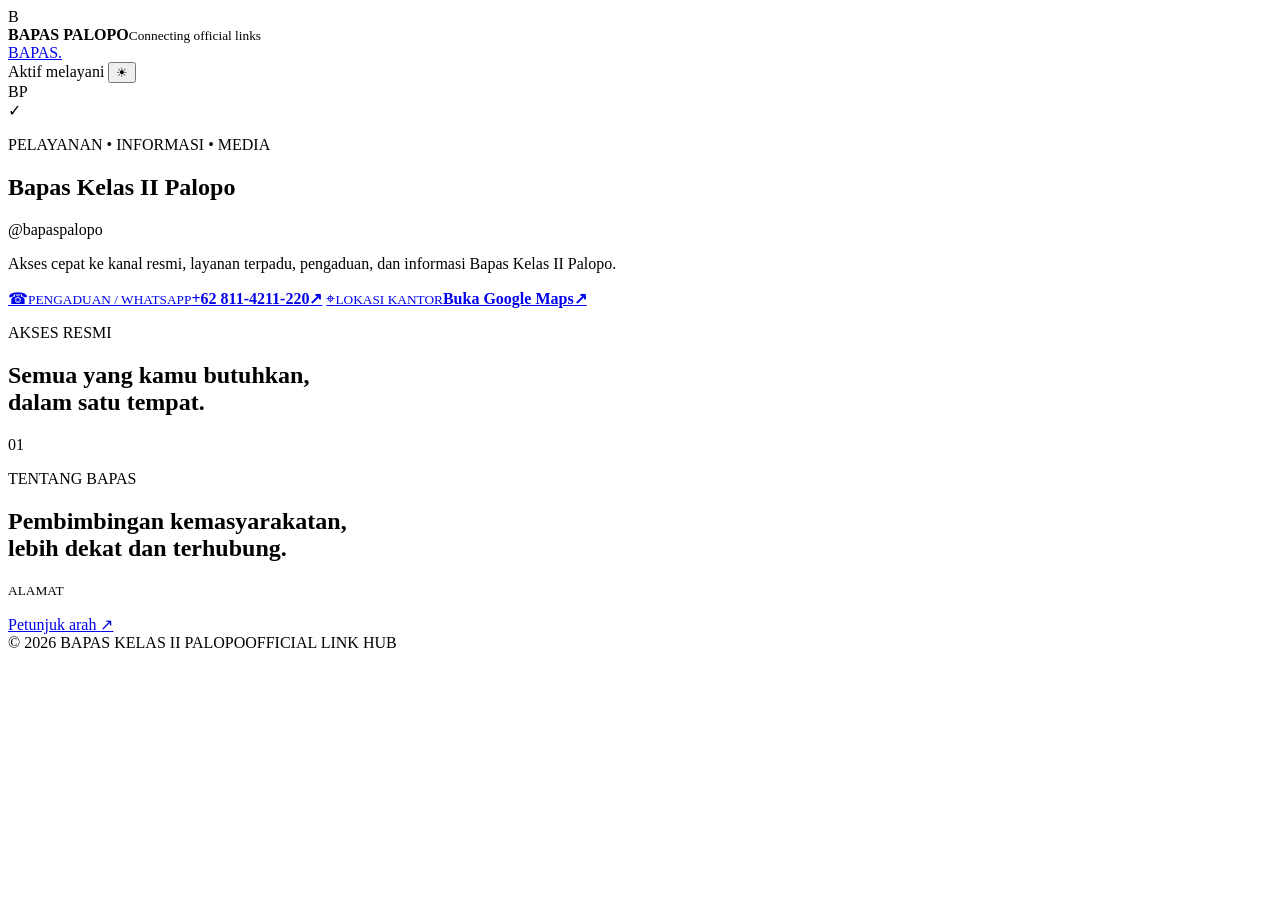
==== index.html @ b935047d "Migrate index.html to bapaspalopo" ====
<!doctype html>
<html lang="id" data-theme="dark">
<head>
  <meta charset="UTF-8">
  <meta name="viewport" content="width=device-width,initial-scale=1,viewport-fit=cover">
  <meta name="theme-color" content="#09090b">
  <meta name="description" content="Portal tautan resmi Bapas Kelas II Palopo">
  <title>Bapas Kelas II Palopo — Link Hub</title>
  <link rel="preconnect" href="https://fonts.googleapis.com">
  <link rel="preconnect" href="https://fonts.gstatic.com" crossorigin>
  <link href="https://fonts.googleapis.com/css2?family=Inter:wght@400;500;600;700;800&display=swap" rel="stylesheet">
  <link rel="stylesheet" href="style.css">
</head>
<body>
  <div id="loader" class="loader" aria-hidden="true">
    <div class="loader-mark"><span>B</span></div>
    <div class="loader-copy"><strong>BAPAS PALOPO</strong><small>Connecting official links</small></div>
    <div class="loader-line"><i></i></div>
  </div>

  <div class="noise"></div>
  <div class="bg-orb orb-one"></div><div class="bg-orb orb-two"></div>

  <main class="shell" id="page">
    <nav class="topbar glass reveal">
      <a class="brand" href="#top">BAPAS<span>.</span></a>
      <div class="nav-actions">
        <span class="status"><i></i><span id="statusText">Aktif melayani</span></span>
        <button id="themeBtn" class="icon-btn" aria-label="Ganti tema">☀</button>
      </div>
    </nav>

    <section class="hero reveal" id="top">
      <div class="avatar-wrap"><div class="avatar">BP</div><span class="verified">✓</span></div>
      <p class="eyebrow" id="tagline">PELAYANAN • INFORMASI • MEDIA</p>
      <h1 id="name">Bapas Kelas II Palopo</h1>
      <p class="handle" id="handle">@bapaspalopo</p>
      <p class="intro" id="bio">Akses cepat ke kanal resmi, layanan terpadu, pengaduan, dan informasi Bapas Kelas II Palopo.</p>
    </section>

    <section class="quick-contact reveal">
      <a id="phoneQuick" class="quick-card glass" href="#"><span class="quick-icon">☎</span><span><small>PENGADUAN / WHATSAPP</small><strong id="phoneText">+62 811-4211-220</strong></span><b>↗</b></a>
      <a id="mapsQuick" class="quick-card glass" href="#" target="_blank" rel="noopener noreferrer"><span class="quick-icon">⌖</span><span><small>LOKASI KANTOR</small><strong>Buka Google Maps</strong></span><b>↗</b></a>
    </section>

    <section class="links-section">
      <div class="section-head reveal"><div><p class="eyebrow">AKSES RESMI</p><h2>Semua yang kamu butuhkan,<br><span>dalam satu tempat.</span></h2></div><span class="section-index">01</span></div>
      <div class="links-grid" id="linksGrid"></div>
    </section>

    <section class="about-card glass reveal">
      <div class="about-copy"><p class="eyebrow">TENTANG BAPAS</p><h2>Pembimbingan kemasyarakatan,<br><span>lebih dekat dan terhubung.</span></h2><p id="aboutText"></p></div>
      <div class="about-meta"><div><small>ALAMAT</small><p id="addressText"></p></div><a id="aboutMaps" href="#" target="_blank" rel="noopener noreferrer">Petunjuk arah <span>↗</span></a></div>
    </section>

    <footer><span>© 2026 BAPAS KELAS II PALOPO</span><span>OFFICIAL LINK HUB</span></footer>
  </main>

  <script src="script.js"></script>
</body>
</html>
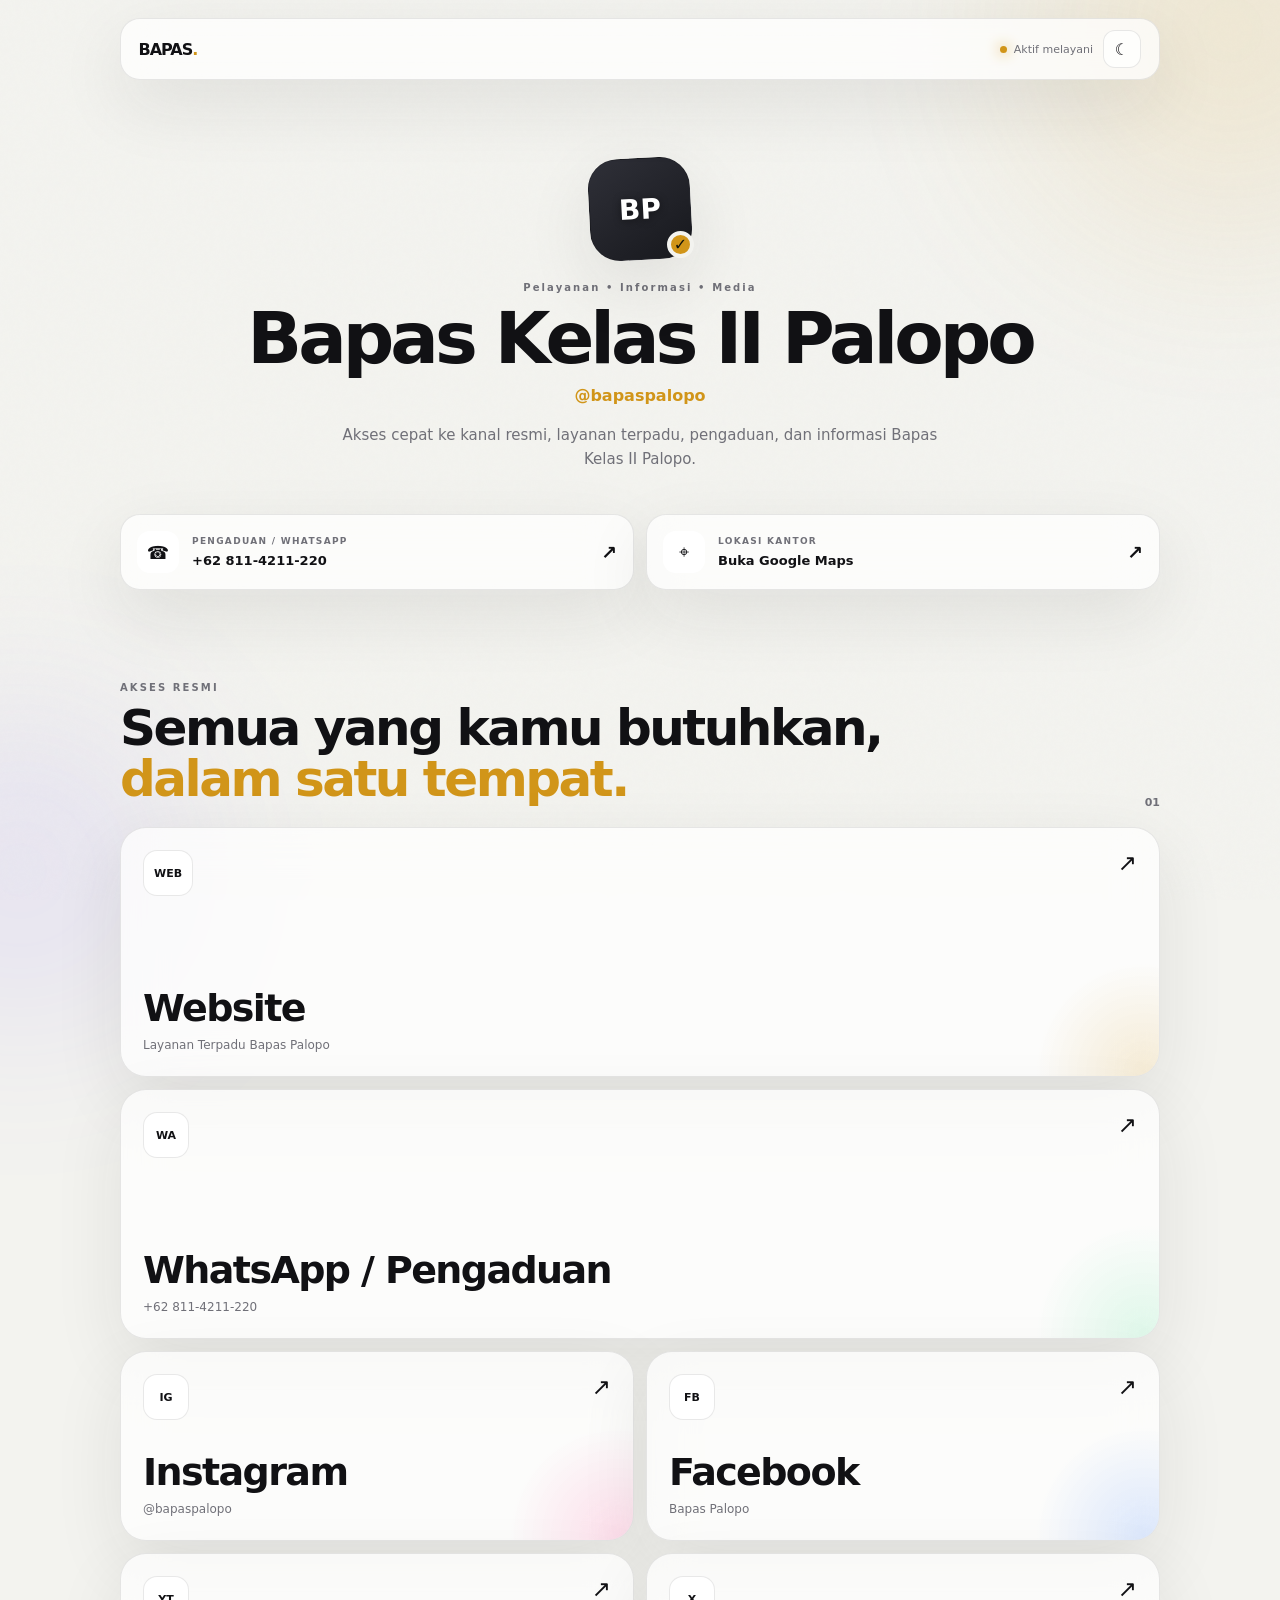
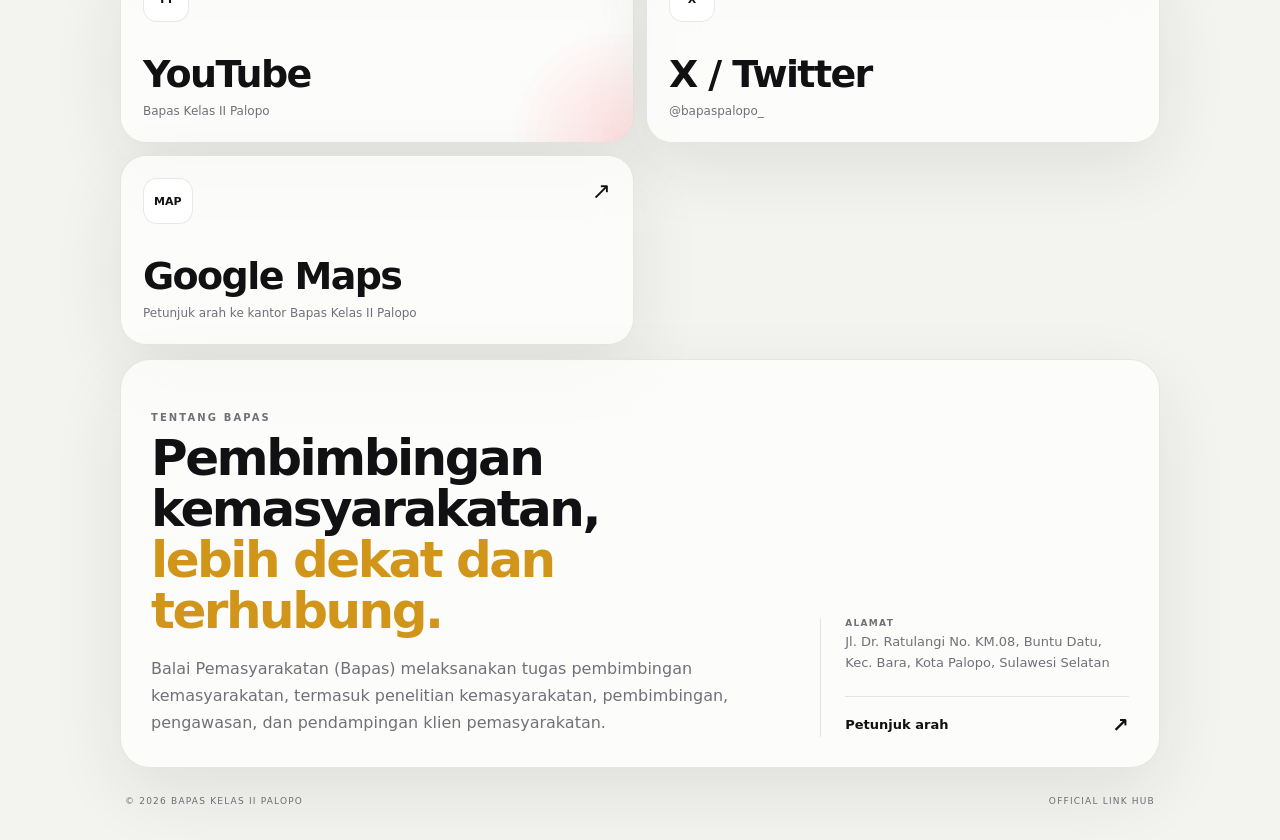
==== commit 9376cf1e: "Set light theme as default" ====
--- a/index.html
+++ b/index.html
@@ -1,5 +1,5 @@
 <!doctype html>
-<html lang="id" data-theme="dark">
+<html lang="id" data-theme="light">
 <head>
   <meta charset="UTF-8">
   <meta name="viewport" content="width=device-width,initial-scale=1,viewport-fit=cover">
--- a/style.css
+++ b/style.css
@@ -0,0 +1 @@
+:root{--bg:#09090b;--surface:rgba(255,255,255,.055);--surface2:rgba(255,255,255,.085);--text:#f6f6f7;--muted:#9b9ba4;--line:rgba(255,255,255,.11);--accent:#b7ff3c;--shadow:0 24px 80px rgba(0,0,0,.35)}html[data-theme="light"]{--bg:#f3f3ef;--surface:rgba(255,255,255,.72);--surface2:#fff;--text:#111114;--muted:#707078;--line:rgba(0,0,0,.09);--shadow:0 24px 70px rgba(30,30,30,.09)}*{box-sizing:border-box}html{scroll-behavior:smooth}body{margin:0;background:var(--bg);color:var(--text);font-family:Inter,system-ui,sans-serif;min-height:100vh;overflow-x:hidden;transition:background .35s,color .35s}a{color:inherit;text-decoration:none}button{font:inherit}.shell{width:min(1040px,calc(100% - 28px));margin:auto;padding:18px 0 34px;position:relative;z-index:2}.glass,.link-card,.about-card,.quick-card{background:var(--surface);border:1px solid var(--line);backdrop-filter:blur(22px);-webkit-backdrop-filter:blur(22px);box-shadow:var(--shadow)}.topbar{height:62px;border-radius:20px;padding:0 18px;display:flex;align-items:center;justify-content:space-between;position:sticky;top:10px;z-index:20}.brand{font-weight:800;letter-spacing:-1px}.brand span,.hero .handle,.section-head h2 span,.about-card h2 span{color:var(--accent)}.nav-actions{display:flex;gap:10px;align-items:center}.status{font-size:11px;color:var(--muted);display:flex;gap:7px;align-items:center}.status i{width:7px;height:7px;border-radius:50%;background:var(--accent);box-shadow:0 0 14px var(--accent)}.icon-btn{border:1px solid var(--line);background:var(--surface);color:var(--text);width:38px;height:38px;border-radius:12px;cursor:pointer}.hero{text-align:center;padding:78px 16px 42px}.avatar-wrap{width:102px;height:102px;margin:auto;position:relative}.avatar{width:102px;height:102px;border-radius:30px;display:grid;place-items:center;font-size:28px;font-weight:800;background:linear-gradient(145deg,#232329,#101013);color:#fff!important;text-shadow:0 1px 8px rgba(0,0,0,.45);border:1px solid rgba(255,255,255,.08);box-shadow:var(--shadow);transform:rotate(-3deg)}html[data-theme="light"] .avatar{background:linear-gradient(145deg,#2f3038,#17181d);color:#fff!important;border-color:rgba(0,0,0,.08)}.verified{position:absolute;right:-3px;bottom:2px;width:27px;height:27px;border-radius:50%;display:grid;place-items:center;background:var(--accent);color:#10120b;font-weight:900;border:4px solid var(--bg)}.eyebrow{font-size:10px;font-weight:800;letter-spacing:2.1px;color:var(--muted);margin:22px 0 10px}.hero h1{font-size:clamp(42px,7vw,72px);letter-spacing:-4px;line-height:.98;margin:0 auto;max-width:850px}.handle{font-weight:700;margin:12px 0 0}.intro{max-width:610px;margin:18px auto 0;color:var(--muted);line-height:1.65;font-size:15px}.quick-contact{display:grid;grid-template-columns:1fr 1fr;gap:12px;margin-bottom:70px}.quick-card{border-radius:20px;padding:16px;display:grid;grid-template-columns:auto 1fr auto;align-items:center;gap:13px;transition:.22s transform,.22s background,.22s border-color}.quick-card:hover{transform:translateY(-3px);background:var(--surface2);border-color:color-mix(in srgb,var(--accent) 30%,transparent)}.quick-icon{width:42px;height:42px;border-radius:13px;background:var(--surface2);display:grid;place-items:center;font-size:18px}.quick-card small,.about-meta small{display:block;color:var(--muted);font-size:9px;letter-spacing:1.3px;font-weight:800;margin-bottom:4px}.quick-card strong{font-size:13px}.quick-card b{font-size:19px}.links-section{margin-top:8px}.section-head{display:flex;justify-content:space-between;gap:20px;align-items:flex-end;margin-bottom:18px}.section-head h2,.about-card h2{font-size:clamp(32px,5vw,50px);letter-spacing:-2.5px;line-height:1.02;margin:4px 0}.section-index{font-size:11px;color:var(--muted);font-weight:700}.links-grid{display:grid;grid-template-columns:repeat(12,1fr);gap:12px}.link-card{grid-column:span 6;border-radius:26px;padding:22px;min-height:190px;display:flex;flex-direction:column;justify-content:space-between;position:relative;overflow:hidden;transition:.22s transform,.22s border-color,.22s background}.link-card:hover{transform:translateY(-4px);background:var(--surface2);border-color:color-mix(in srgb,var(--accent) 35%,transparent)}.link-card.featured{grid-column:span 12;min-height:250px}.link-top{display:flex;justify-content:space-between;align-items:flex-start}.icon-badge{min-width:46px;height:46px;padding:0 10px;border-radius:14px;background:var(--surface2);border:1px solid var(--line);display:grid;place-items:center;font-size:11px;font-weight:800}.arrow{font-size:23px;transition:.2s}.link-card:hover .arrow{transform:translate(4px,-4px)}.link-card h3{font-size:clamp(24px,4vw,38px);letter-spacing:-1.6px;margin:0 0 6px}.link-card p{margin:0;color:var(--muted);font-size:12px;line-height:1.5}.link-card:after{content:"";position:absolute;width:220px;height:220px;border-radius:50%;right:-95px;bottom:-105px;pointer-events:none;opacity:.75}.link-card.featured:after{background:radial-gradient(circle,color-mix(in srgb,var(--accent) 22%,transparent),transparent 70%)}.link-card[data-platform="instagram"]:after{background:radial-gradient(circle,rgba(255,70,150,.22),transparent 70%)}.link-card[data-platform="facebook"]:after{background:radial-gradient(circle,rgba(55,125,255,.22),transparent 70%)}.link-card[data-platform="youtube"]:after{background:radial-gradient(circle,rgba(255,55,55,.19),transparent 70%)}.link-card[data-platform="whatsapp"]:after{background:radial-gradient(circle,rgba(48,220,130,.19),transparent 70%)}.about-card{margin-top:14px;border-radius:30px;padding:30px;min-height:280px;display:grid;grid-template-columns:1.35fr .65fr;gap:28px;align-items:end}.about-copy>p:last-child{max-width:660px;color:var(--muted);line-height:1.7;margin:18px 0 0}.about-meta{border-left:1px solid var(--line);padding-left:24px}.about-meta p{font-size:13px;line-height:1.6;color:var(--muted);margin:0 0 22px}.about-meta a{display:flex;justify-content:space-between;align-items:center;border-top:1px solid var(--line);padding-top:16px;font-size:13px;font-weight:700}.about-meta a span{font-size:20px}footer{display:flex;justify-content:space-between;padding:28px 5px 0;color:var(--muted);font-size:9px;letter-spacing:1.2px}.bg-orb{position:fixed;border-radius:50%;filter:blur(100px);opacity:.12;pointer-events:none}.orb-one{width:420px;height:420px;background:var(--accent);right:-160px;top:-180px}.orb-two{width:300px;height:300px;background:#775cff;left:-130px;bottom:-120px}.noise{position:fixed;inset:0;pointer-events:none;z-index:1;opacity:.02;background-image:url("data:image/svg+xml,%3Csvg viewBox='0 0 180 180' xmlns='http://www.w3.org/2000/svg'%3E%3Cfilter id='n'%3E%3CfeTurbulence type='fractalNoise' baseFrequency='.9' numOctaves='4' stitchTiles='stitch'/%3E%3C/filter%3E%3Crect width='100%25' height='100%25' filter='url(%23n)' opacity='.9'/%3E%3C/svg%3E")}.reveal{opacity:0;transform:translateY(20px);transition:opacity .72s ease,transform .72s ease}.reveal.visible{opacity:1;transform:none}.loader{position:fixed;inset:0;z-index:999;background:#09090b;color:#fff;display:flex;flex-direction:column;align-items:center;justify-content:center;gap:18px;transition:opacity .65s ease,visibility .65s ease}.loader.done{opacity:0;visibility:hidden}.loader-mark{width:74px;height:74px;border-radius:24px;border:1px solid rgba(255,255,255,.12);display:grid;place-items:center;position:relative;overflow:hidden;background:rgba(255,255,255,.04)}.loader-mark:before{content:"";position:absolute;inset:-45%;background:conic-gradient(from 0deg,transparent 0 58%,var(--accent) 72%,transparent 86%);animation:loaderSpin 1.2s linear infinite}.loader-mark:after{content:"";position:absolute;inset:3px;border-radius:21px;background:#0d0d10}.loader-mark span{position:relative;z-index:2;font-size:28px;font-weight:800;letter-spacing:-2px;color:#fff}.loader-copy{text-align:center}.loader-copy strong{display:block;font-size:12px;letter-spacing:2.4px}.loader-copy small{display:block;margin-top:7px;color:#7f7f88;font-size:10px}.loader-line{width:170px;height:2px;background:#1d1d22;border-radius:999px;overflow:hidden}.loader-line i{display:block;width:40%;height:100%;background:var(--accent);border-radius:999px;animation:loaderLine 1.15s ease-in-out infinite}.page-ready .topbar{animation:pageDrop .7s ease both}@keyframes loaderSpin{to{transform:rotate(360deg)}}@keyframes loaderLine{0%{transform:translateX(-110%)}50%{transform:translateX(105%)}100%{transform:translateX(330%)}}@keyframes pageDrop{from{transform:translateY(-10px);opacity:0}to{transform:none;opacity:1}}@media(max-width:720px){.shell{width:min(100% - 18px,1040px)}.hero{padding:58px 10px 32px}.hero h1{letter-spacing:-2.6px}.quick-contact{grid-template-columns:1fr;margin-bottom:54px}.section-head{align-items:flex-start}.section-index{display:none}.links-grid{gap:10px}.link-card,.link-card.featured{grid-column:span 12;min-height:180px;padding:19px}.about-card{grid-template-columns:1fr;padding:22px}.about-meta{border-left:0;border-top:1px solid var(--line);padding-left:0;padding-top:20px}footer{flex-direction:column;gap:8px;text-align:center}}@media(prefers-reduced-motion:reduce){*{animation:none!important;transition:none!important}.reveal{opacity:1;transform:none}.loader{display:none}}
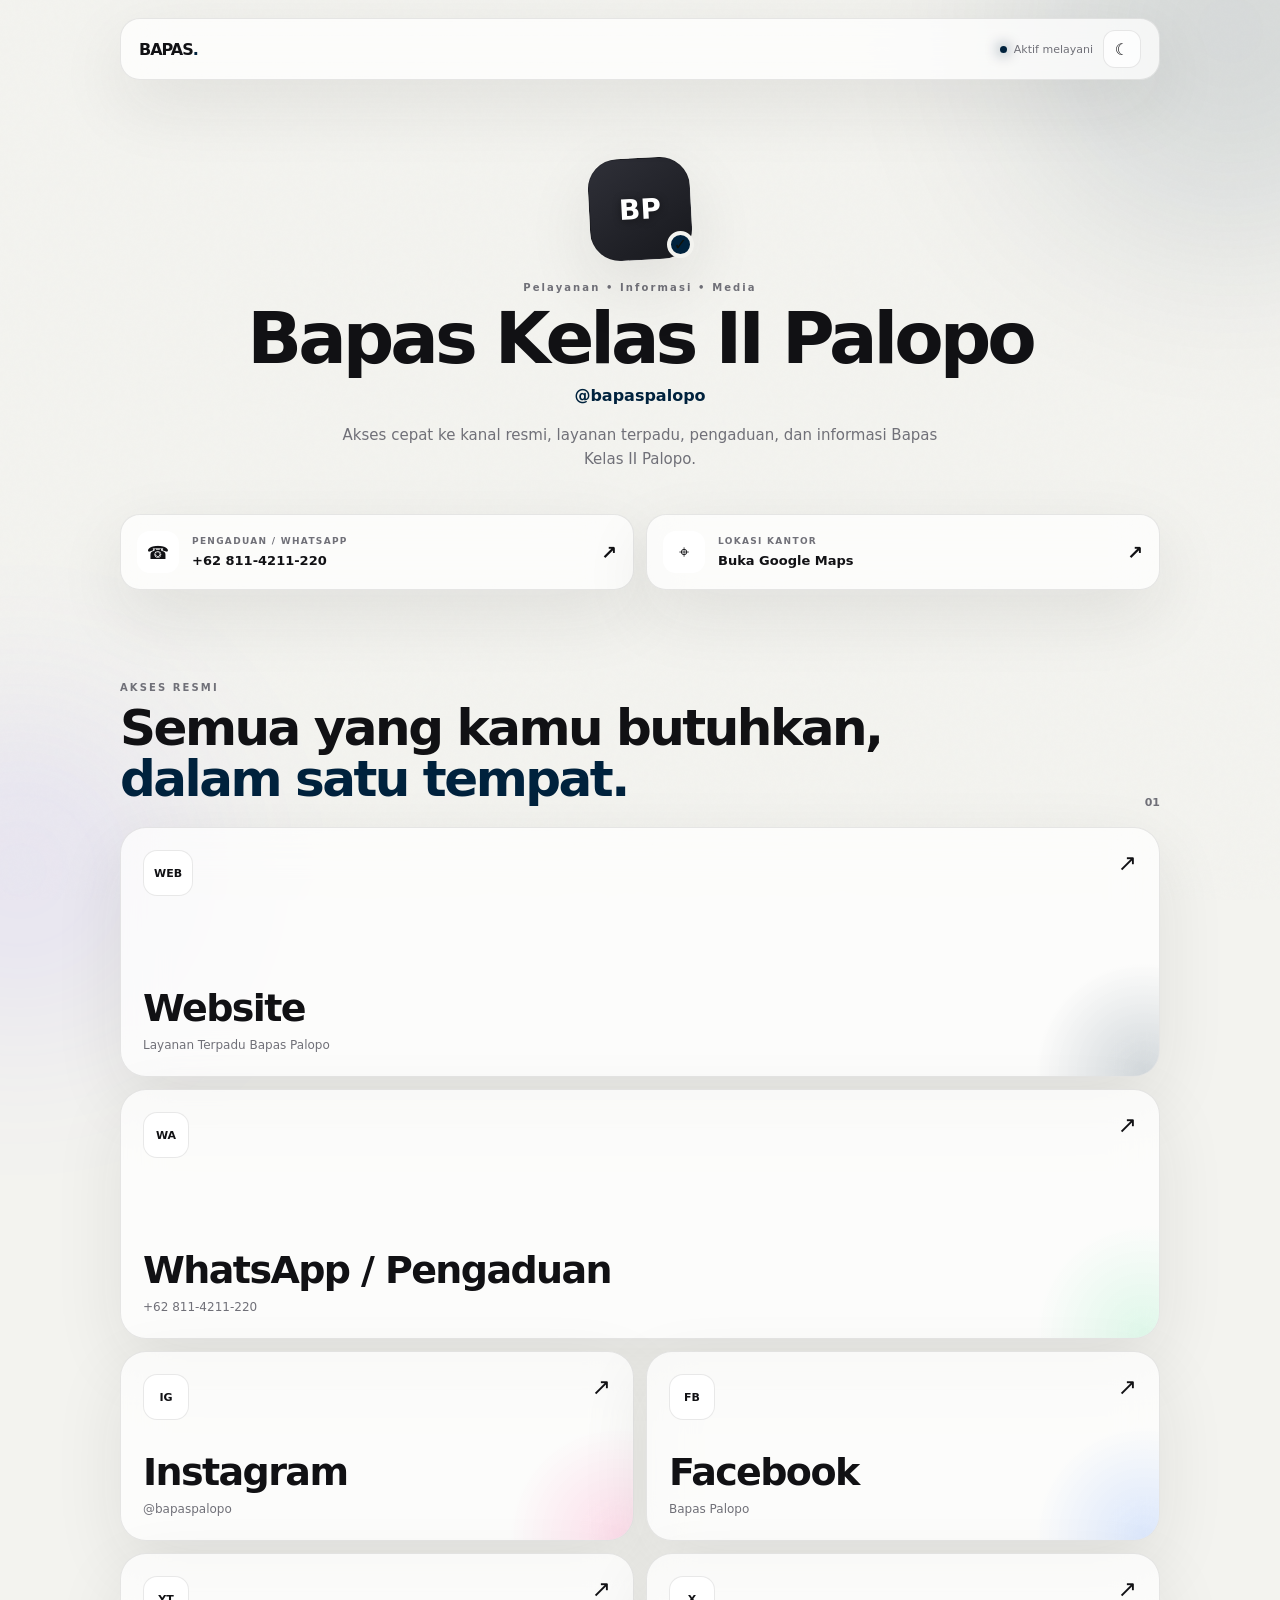
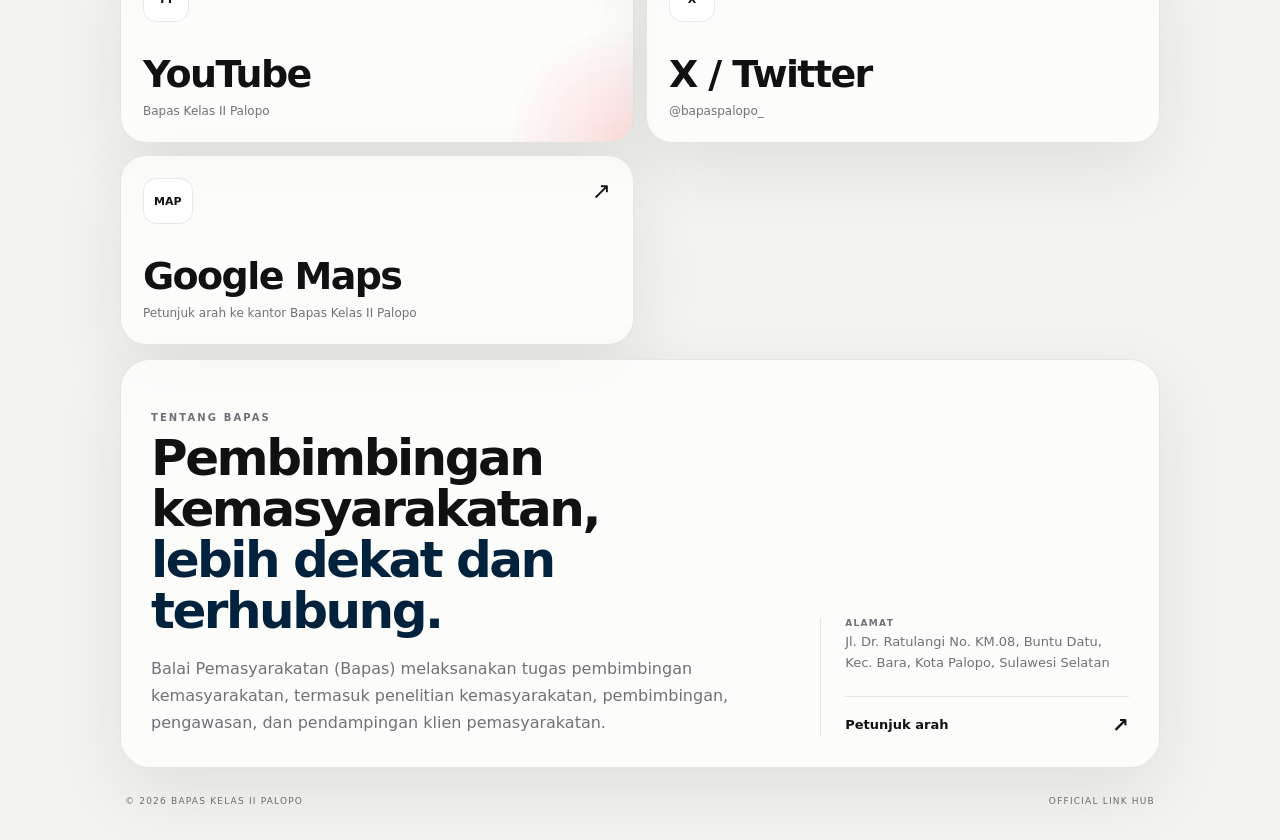
==== commit d8b8bd83: "Add switchable profile logo" ====
--- a/index.html
+++ b/index.html
@@ -31,7 +31,7 @@
     </nav>
 
     <section class="hero reveal" id="top">
-      <div class="avatar-wrap"><div class="avatar">BP</div><span class="verified">✓</span></div>
+      <div class="avatar-wrap"><div class="avatar" id="avatarBox"><span id="avatarText">BP</span><img id="avatarImage" alt="Logo Bapas Palopo" hidden></div><span class="verified">✓</span></div>
       <p class="eyebrow" id="tagline">PELAYANAN • INFORMASI • MEDIA</p>
       <h1 id="name">Bapas Kelas II Palopo</h1>
       <p class="handle" id="handle">@bapaspalopo</p>
--- a/style.css
+++ b/style.css
@@ -1 +1 @@
-:root{--bg:#09090b;--surface:rgba(255,255,255,.055);--surface2:rgba(255,255,255,.085);--text:#f6f6f7;--muted:#9b9ba4;--line:rgba(255,255,255,.11);--accent:#b7ff3c;--shadow:0 24px 80px rgba(0,0,0,.35)}html[data-theme="light"]{--bg:#f3f3ef;--surface:rgba(255,255,255,.72);--surface2:#fff;--text:#111114;--muted:#707078;--line:rgba(0,0,0,.09);--shadow:0 24px 70px rgba(30,30,30,.09)}*{box-sizing:border-box}html{scroll-behavior:smooth}body{margin:0;background:var(--bg);color:var(--text);font-family:Inter,system-ui,sans-serif;min-height:100vh;overflow-x:hidden;transition:background .35s,color .35s}a{color:inherit;text-decoration:none}button{font:inherit}.shell{width:min(1040px,calc(100% - 28px));margin:auto;padding:18px 0 34px;position:relative;z-index:2}.glass,.link-card,.about-card,.quick-card{background:var(--surface);border:1px solid var(--line);backdrop-filter:blur(22px);-webkit-backdrop-filter:blur(22px);box-shadow:var(--shadow)}.topbar{height:62px;border-radius:20px;padding:0 18px;display:flex;align-items:center;justify-content:space-between;position:sticky;top:10px;z-index:20}.brand{font-weight:800;letter-spacing:-1px}.brand span,.hero .handle,.section-head h2 span,.about-card h2 span{color:var(--accent)}.nav-actions{display:flex;gap:10px;align-items:center}.status{font-size:11px;color:var(--muted);display:flex;gap:7px;align-items:center}.status i{width:7px;height:7px;border-radius:50%;background:var(--accent);box-shadow:0 0 14px var(--accent)}.icon-btn{border:1px solid var(--line);background:var(--surface);color:var(--text);width:38px;height:38px;border-radius:12px;cursor:pointer}.hero{text-align:center;padding:78px 16px 42px}.avatar-wrap{width:102px;height:102px;margin:auto;position:relative}.avatar{width:102px;height:102px;border-radius:30px;display:grid;place-items:center;font-size:28px;font-weight:800;background:linear-gradient(145deg,#232329,#101013);color:#fff!important;text-shadow:0 1px 8px rgba(0,0,0,.45);border:1px solid rgba(255,255,255,.08);box-shadow:var(--shadow);transform:rotate(-3deg)}html[data-theme="light"] .avatar{background:linear-gradient(145deg,#2f3038,#17181d);color:#fff!important;border-color:rgba(0,0,0,.08)}.verified{position:absolute;right:-3px;bottom:2px;width:27px;height:27px;border-radius:50%;display:grid;place-items:center;background:var(--accent);color:#10120b;font-weight:900;border:4px solid var(--bg)}.eyebrow{font-size:10px;font-weight:800;letter-spacing:2.1px;color:var(--muted);margin:22px 0 10px}.hero h1{font-size:clamp(42px,7vw,72px);letter-spacing:-4px;line-height:.98;margin:0 auto;max-width:850px}.handle{font-weight:700;margin:12px 0 0}.intro{max-width:610px;margin:18px auto 0;color:var(--muted);line-height:1.65;font-size:15px}.quick-contact{display:grid;grid-template-columns:1fr 1fr;gap:12px;margin-bottom:70px}.quick-card{border-radius:20px;padding:16px;display:grid;grid-template-columns:auto 1fr auto;align-items:center;gap:13px;transition:.22s transform,.22s background,.22s border-color}.quick-card:hover{transform:translateY(-3px);background:var(--surface2);border-color:color-mix(in srgb,var(--accent) 30%,transparent)}.quick-icon{width:42px;height:42px;border-radius:13px;background:var(--surface2);display:grid;place-items:center;font-size:18px}.quick-card small,.about-meta small{display:block;color:var(--muted);font-size:9px;letter-spacing:1.3px;font-weight:800;margin-bottom:4px}.quick-card strong{font-size:13px}.quick-card b{font-size:19px}.links-section{margin-top:8px}.section-head{display:flex;justify-content:space-between;gap:20px;align-items:flex-end;margin-bottom:18px}.section-head h2,.about-card h2{font-size:clamp(32px,5vw,50px);letter-spacing:-2.5px;line-height:1.02;margin:4px 0}.section-index{font-size:11px;color:var(--muted);font-weight:700}.links-grid{display:grid;grid-template-columns:repeat(12,1fr);gap:12px}.link-card{grid-column:span 6;border-radius:26px;padding:22px;min-height:190px;display:flex;flex-direction:column;justify-content:space-between;position:relative;overflow:hidden;transition:.22s transform,.22s border-color,.22s background}.link-card:hover{transform:translateY(-4px);background:var(--surface2);border-color:color-mix(in srgb,var(--accent) 35%,transparent)}.link-card.featured{grid-column:span 12;min-height:250px}.link-top{display:flex;justify-content:space-between;align-items:flex-start}.icon-badge{min-width:46px;height:46px;padding:0 10px;border-radius:14px;background:var(--surface2);border:1px solid var(--line);display:grid;place-items:center;font-size:11px;font-weight:800}.arrow{font-size:23px;transition:.2s}.link-card:hover .arrow{transform:translate(4px,-4px)}.link-card h3{font-size:clamp(24px,4vw,38px);letter-spacing:-1.6px;margin:0 0 6px}.link-card p{margin:0;color:var(--muted);font-size:12px;line-height:1.5}.link-card:after{content:"";position:absolute;width:220px;height:220px;border-radius:50%;right:-95px;bottom:-105px;pointer-events:none;opacity:.75}.link-card.featured:after{background:radial-gradient(circle,color-mix(in srgb,var(--accent) 22%,transparent),transparent 70%)}.link-card[data-platform="instagram"]:after{background:radial-gradient(circle,rgba(255,70,150,.22),transparent 70%)}.link-card[data-platform="facebook"]:after{background:radial-gradient(circle,rgba(55,125,255,.22),transparent 70%)}.link-card[data-platform="youtube"]:after{background:radial-gradient(circle,rgba(255,55,55,.19),transparent 70%)}.link-card[data-platform="whatsapp"]:after{background:radial-gradient(circle,rgba(48,220,130,.19),transparent 70%)}.about-card{margin-top:14px;border-radius:30px;padding:30px;min-height:280px;display:grid;grid-template-columns:1.35fr .65fr;gap:28px;align-items:end}.about-copy>p:last-child{max-width:660px;color:var(--muted);line-height:1.7;margin:18px 0 0}.about-meta{border-left:1px solid var(--line);padding-left:24px}.about-meta p{font-size:13px;line-height:1.6;color:var(--muted);margin:0 0 22px}.about-meta a{display:flex;justify-content:space-between;align-items:center;border-top:1px solid var(--line);padding-top:16px;font-size:13px;font-weight:700}.about-meta a span{font-size:20px}footer{display:flex;justify-content:space-between;padding:28px 5px 0;color:var(--muted);font-size:9px;letter-spacing:1.2px}.bg-orb{position:fixed;border-radius:50%;filter:blur(100px);opacity:.12;pointer-events:none}.orb-one{width:420px;height:420px;background:var(--accent);right:-160px;top:-180px}.orb-two{width:300px;height:300px;background:#775cff;left:-130px;bottom:-120px}.noise{position:fixed;inset:0;pointer-events:none;z-index:1;opacity:.02;background-image:url("data:image/svg+xml,%3Csvg viewBox='0 0 180 180' xmlns='http://www.w3.org/2000/svg'%3E%3Cfilter id='n'%3E%3CfeTurbulence type='fractalNoise' baseFrequency='.9' numOctaves='4' stitchTiles='stitch'/%3E%3C/filter%3E%3Crect width='100%25' height='100%25' filter='url(%23n)' opacity='.9'/%3E%3C/svg%3E")}.reveal{opacity:0;transform:translateY(20px);transition:opacity .72s ease,transform .72s ease}.reveal.visible{opacity:1;transform:none}.loader{position:fixed;inset:0;z-index:999;background:#09090b;color:#fff;display:flex;flex-direction:column;align-items:center;justify-content:center;gap:18px;transition:opacity .65s ease,visibility .65s ease}.loader.done{opacity:0;visibility:hidden}.loader-mark{width:74px;height:74px;border-radius:24px;border:1px solid rgba(255,255,255,.12);display:grid;place-items:center;position:relative;overflow:hidden;background:rgba(255,255,255,.04)}.loader-mark:before{content:"";position:absolute;inset:-45%;background:conic-gradient(from 0deg,transparent 0 58%,var(--accent) 72%,transparent 86%);animation:loaderSpin 1.2s linear infinite}.loader-mark:after{content:"";position:absolute;inset:3px;border-radius:21px;background:#0d0d10}.loader-mark span{position:relative;z-index:2;font-size:28px;font-weight:800;letter-spacing:-2px;color:#fff}.loader-copy{text-align:center}.loader-copy strong{display:block;font-size:12px;letter-spacing:2.4px}.loader-copy small{display:block;margin-top:7px;color:#7f7f88;font-size:10px}.loader-line{width:170px;height:2px;background:#1d1d22;border-radius:999px;overflow:hidden}.loader-line i{display:block;width:40%;height:100%;background:var(--accent);border-radius:999px;animation:loaderLine 1.15s ease-in-out infinite}.page-ready .topbar{animation:pageDrop .7s ease both}@keyframes loaderSpin{to{transform:rotate(360deg)}}@keyframes loaderLine{0%{transform:translateX(-110%)}50%{transform:translateX(105%)}100%{transform:translateX(330%)}}@keyframes pageDrop{from{transform:translateY(-10px);opacity:0}to{transform:none;opacity:1}}@media(max-width:720px){.shell{width:min(100% - 18px,1040px)}.hero{padding:58px 10px 32px}.hero h1{letter-spacing:-2.6px}.quick-contact{grid-template-columns:1fr;margin-bottom:54px}.section-head{align-items:flex-start}.section-index{display:none}.links-grid{gap:10px}.link-card,.link-card.featured{grid-column:span 12;min-height:180px;padding:19px}.about-card{grid-template-columns:1fr;padding:22px}.about-meta{border-left:0;border-top:1px solid var(--line);padding-left:0;padding-top:20px}footer{flex-direction:column;gap:8px;text-align:center}}@media(prefers-reduced-motion:reduce){*{animation:none!important;transition:none!important}.reveal{opacity:1;transform:none}.loader{display:none}}+:root{--dark-bg:#071B2A;--bg:var(--dark-bg);--surface:rgba(255,255,255,.055);--surface2:rgba(255,255,255,.085);--text:#f6f6f7;--muted:#9b9ba4;--line:rgba(255,255,255,.11);--accent:#b7ff3c;--shadow:0 24px 80px rgba(0,0,0,.35)}html[data-theme="light"]{--bg:#f3f3ef;--surface:rgba(255,255,255,.72);--surface2:#fff;--text:#111114;--muted:#707078;--line:rgba(0,0,0,.09);--shadow:0 24px 70px rgba(30,30,30,.09)}*{box-sizing:border-box}html{scroll-behavior:smooth}body{margin:0;background:var(--bg);color:var(--text);font-family:Inter,system-ui,sans-serif;min-height:100vh;overflow-x:hidden;transition:background .35s,color .35s}a{color:inherit;text-decoration:none}button{font:inherit}.shell{width:min(1040px,calc(100% - 28px));margin:auto;padding:18px 0 34px;position:relative;z-index:2}.glass,.link-card,.about-card,.quick-card{background:var(--surface);border:1px solid var(--line);backdrop-filter:blur(22px);-webkit-backdrop-filter:blur(22px);box-shadow:var(--shadow)}.topbar{height:62px;border-radius:20px;padding:0 18px;display:flex;align-items:center;justify-content:space-between;position:sticky;top:10px;z-index:20}.brand{font-weight:800;letter-spacing:-1px}.brand span,.hero .handle,.section-head h2 span,.about-card h2 span{color:var(--accent)}.nav-actions{display:flex;gap:10px;align-items:center}.status{font-size:11px;color:var(--muted);display:flex;gap:7px;align-items:center}.status i{width:7px;height:7px;border-radius:50%;background:var(--accent);box-shadow:0 0 14px var(--accent)}.icon-btn{border:1px solid var(--line);background:var(--surface);color:var(--text);width:38px;height:38px;border-radius:12px;cursor:pointer}.hero{text-align:center;padding:78px 16px 42px}.avatar-wrap{width:102px;height:102px;margin:auto;position:relative}.avatar{width:102px;height:102px;border-radius:30px;display:grid;place-items:center;font-size:28px;font-weight:800;background:linear-gradient(145deg,#232329,#101013);color:#fff!important;text-shadow:0 1px 8px rgba(0,0,0,.45);border:1px solid rgba(255,255,255,.08);box-shadow:var(--shadow);transform:rotate(-3deg)}html[data-theme="light"] .avatar{background:linear-gradient(145deg,#2f3038,#17181d);color:#fff!important;border-color:rgba(0,0,0,.08)}.verified{position:absolute;right:-3px;bottom:2px;width:27px;height:27px;border-radius:50%;display:grid;place-items:center;background:var(--accent);color:#10120b;font-weight:900;border:4px solid var(--bg)}.eyebrow{font-size:10px;font-weight:800;letter-spacing:2.1px;color:var(--muted);margin:22px 0 10px}.hero h1{font-size:clamp(42px,7vw,72px);letter-spacing:-4px;line-height:.98;margin:0 auto;max-width:850px}.handle{font-weight:700;margin:12px 0 0}.intro{max-width:610px;margin:18px auto 0;color:var(--muted);line-height:1.65;font-size:15px}.quick-contact{display:grid;grid-template-columns:1fr 1fr;gap:12px;margin-bottom:70px}.quick-card{border-radius:20px;padding:16px;display:grid;grid-template-columns:auto 1fr auto;align-items:center;gap:13px;transition:.22s transform,.22s background,.22s border-color}.quick-card:hover{transform:translateY(-3px);background:var(--surface2);border-color:color-mix(in srgb,var(--accent) 30%,transparent)}.quick-icon{width:42px;height:42px;border-radius:13px;background:var(--surface2);display:grid;place-items:center;font-size:18px}.quick-card small,.about-meta small{display:block;color:var(--muted);font-size:9px;letter-spacing:1.3px;font-weight:800;margin-bottom:4px}.quick-card strong{font-size:13px}.quick-card b{font-size:19px}.links-section{margin-top:8px}.section-head{display:flex;justify-content:space-between;gap:20px;align-items:flex-end;margin-bottom:18px}.section-head h2,.about-card h2{font-size:clamp(32px,5vw,50px);letter-spacing:-2.5px;line-height:1.02;margin:4px 0}.section-index{font-size:11px;color:var(--muted);font-weight:700}.links-grid{display:grid;grid-template-columns:repeat(12,1fr);gap:12px}.link-card{grid-column:span 6;border-radius:26px;padding:22px;min-height:190px;display:flex;flex-direction:column;justify-content:space-between;position:relative;overflow:hidden;transition:.22s transform,.22s border-color,.22s background}.link-card:hover{transform:translateY(-4px);background:var(--surface2);border-color:color-mix(in srgb,var(--accent) 35%,transparent)}.link-card.featured{grid-column:span 12;min-height:250px}.link-top{display:flex;justify-content:space-between;align-items:flex-start}.icon-badge{min-width:46px;height:46px;padding:0 10px;border-radius:14px;background:var(--surface2);border:1px solid var(--line);display:grid;place-items:center;font-size:11px;font-weight:800}.arrow{font-size:23px;transition:.2s}.link-card:hover .arrow{transform:translate(4px,-4px)}.link-card h3{font-size:clamp(24px,4vw,38px);letter-spacing:-1.6px;margin:0 0 6px}.link-card p{margin:0;color:var(--muted);font-size:12px;line-height:1.5}.link-card:after{content:"";position:absolute;width:220px;height:220px;border-radius:50%;right:-95px;bottom:-105px;pointer-events:none;opacity:.75}.link-card.featured:after{background:radial-gradient(circle,color-mix(in srgb,var(--accent) 22%,transparent),transparent 70%)}.link-card[data-platform="instagram"]:after{background:radial-gradient(circle,rgba(255,70,150,.22),transparent 70%)}.link-card[data-platform="facebook"]:after{background:radial-gradient(circle,rgba(55,125,255,.22),transparent 70%)}.link-card[data-platform="youtube"]:after{background:radial-gradient(circle,rgba(255,55,55,.19),transparent 70%)}.link-card[data-platform="whatsapp"]:after{background:radial-gradient(circle,rgba(48,220,130,.19),transparent 70%)}.about-card{margin-top:14px;border-radius:30px;padding:30px;min-height:280px;display:grid;grid-template-columns:1.35fr .65fr;gap:28px;align-items:end}.about-copy>p:last-child{max-width:660px;color:var(--muted);line-height:1.7;margin:18px 0 0}.about-meta{border-left:1px solid var(--line);padding-left:24px}.about-meta p{font-size:13px;line-height:1.6;color:var(--muted);margin:0 0 22px}.about-meta a{display:flex;justify-content:space-between;align-items:center;border-top:1px solid var(--line);padding-top:16px;font-size:13px;font-weight:700}.about-meta a span{font-size:20px}footer{display:flex;justify-content:space-between;padding:28px 5px 0;color:var(--muted);font-size:9px;letter-spacing:1.2px}.bg-orb{position:fixed;border-radius:50%;filter:blur(100px);opacity:.12;pointer-events:none}.orb-one{width:420px;height:420px;background:var(--accent);right:-160px;top:-180px}.orb-two{width:300px;height:300px;background:#775cff;left:-130px;bottom:-120px}.noise{position:fixed;inset:0;pointer-events:none;z-index:1;opacity:.02;background-image:url("data:image/svg+xml,%3Csvg viewBox='0 0 180 180' xmlns='http://www.w3.org/2000/svg'%3E%3Cfilter id='n'%3E%3CfeTurbulence type='fractalNoise' baseFrequency='.9' numOctaves='4' stitchTiles='stitch'/%3E%3C/filter%3E%3Crect width='100%25' height='100%25' filter='url(%23n)' opacity='.9'/%3E%3C/svg%3E")}.reveal{opacity:0;transform:translateY(20px);transition:opacity .72s ease,transform .72s ease}.reveal.visible{opacity:1;transform:none}.loader{position:fixed;inset:0;z-index:999;background:#09090b;color:#fff;display:flex;flex-direction:column;align-items:center;justify-content:center;gap:18px;transition:opacity .65s ease,visibility .65s ease}.loader.done{opacity:0;visibility:hidden}.loader-mark{width:74px;height:74px;border-radius:24px;border:1px solid rgba(255,255,255,.12);display:grid;place-items:center;position:relative;overflow:hidden;background:rgba(255,255,255,.04)}.loader-mark:before{content:"";position:absolute;inset:-45%;background:conic-gradient(from 0deg,transparent 0 58%,var(--accent) 72%,transparent 86%);animation:loaderSpin 1.2s linear infinite}.loader-mark:after{content:"";position:absolute;inset:3px;border-radius:21px;background:#0d0d10}.loader-mark span{position:relative;z-index:2;font-size:28px;font-weight:800;letter-spacing:-2px;color:#fff}.loader-copy{text-align:center}.loader-copy strong{display:block;font-size:12px;letter-spacing:2.4px}.loader-copy small{display:block;margin-top:7px;color:#7f7f88;font-size:10px}.loader-line{width:170px;height:2px;background:#1d1d22;border-radius:999px;overflow:hidden}.loader-line i{display:block;width:40%;height:100%;background:var(--accent);border-radius:999px;animation:loaderLine 1.15s ease-in-out infinite}.page-ready .topbar{animation:pageDrop .7s ease both}@keyframes loaderSpin{to{transform:rotate(360deg)}}@keyframes loaderLine{0%{transform:translateX(-110%)}50%{transform:translateX(105%)}100%{transform:translateX(330%)}}@keyframes pageDrop{from{transform:translateY(-10px);opacity:0}to{transform:none;opacity:1}}@media(max-width:720px){.shell{width:min(100% - 18px,1040px)}.hero{padding:58px 10px 32px}.hero h1{letter-spacing:-2.6px}.quick-contact{grid-template-columns:1fr;margin-bottom:54px}.section-head{align-items:flex-start}.section-index{display:none}.links-grid{gap:10px}.link-card,.link-card.featured{grid-column:span 12;min-height:180px;padding:19px}.about-card{grid-template-columns:1fr;padding:22px}.about-meta{border-left:0;border-top:1px solid var(--line);padding-left:0;padding-top:20px}footer{flex-direction:column;gap:8px;text-align:center}}@media(prefers-reduced-motion:reduce){*{animation:none!important;transition:none!important}.reveal{opacity:1;transform:none}.loader{display:none}}
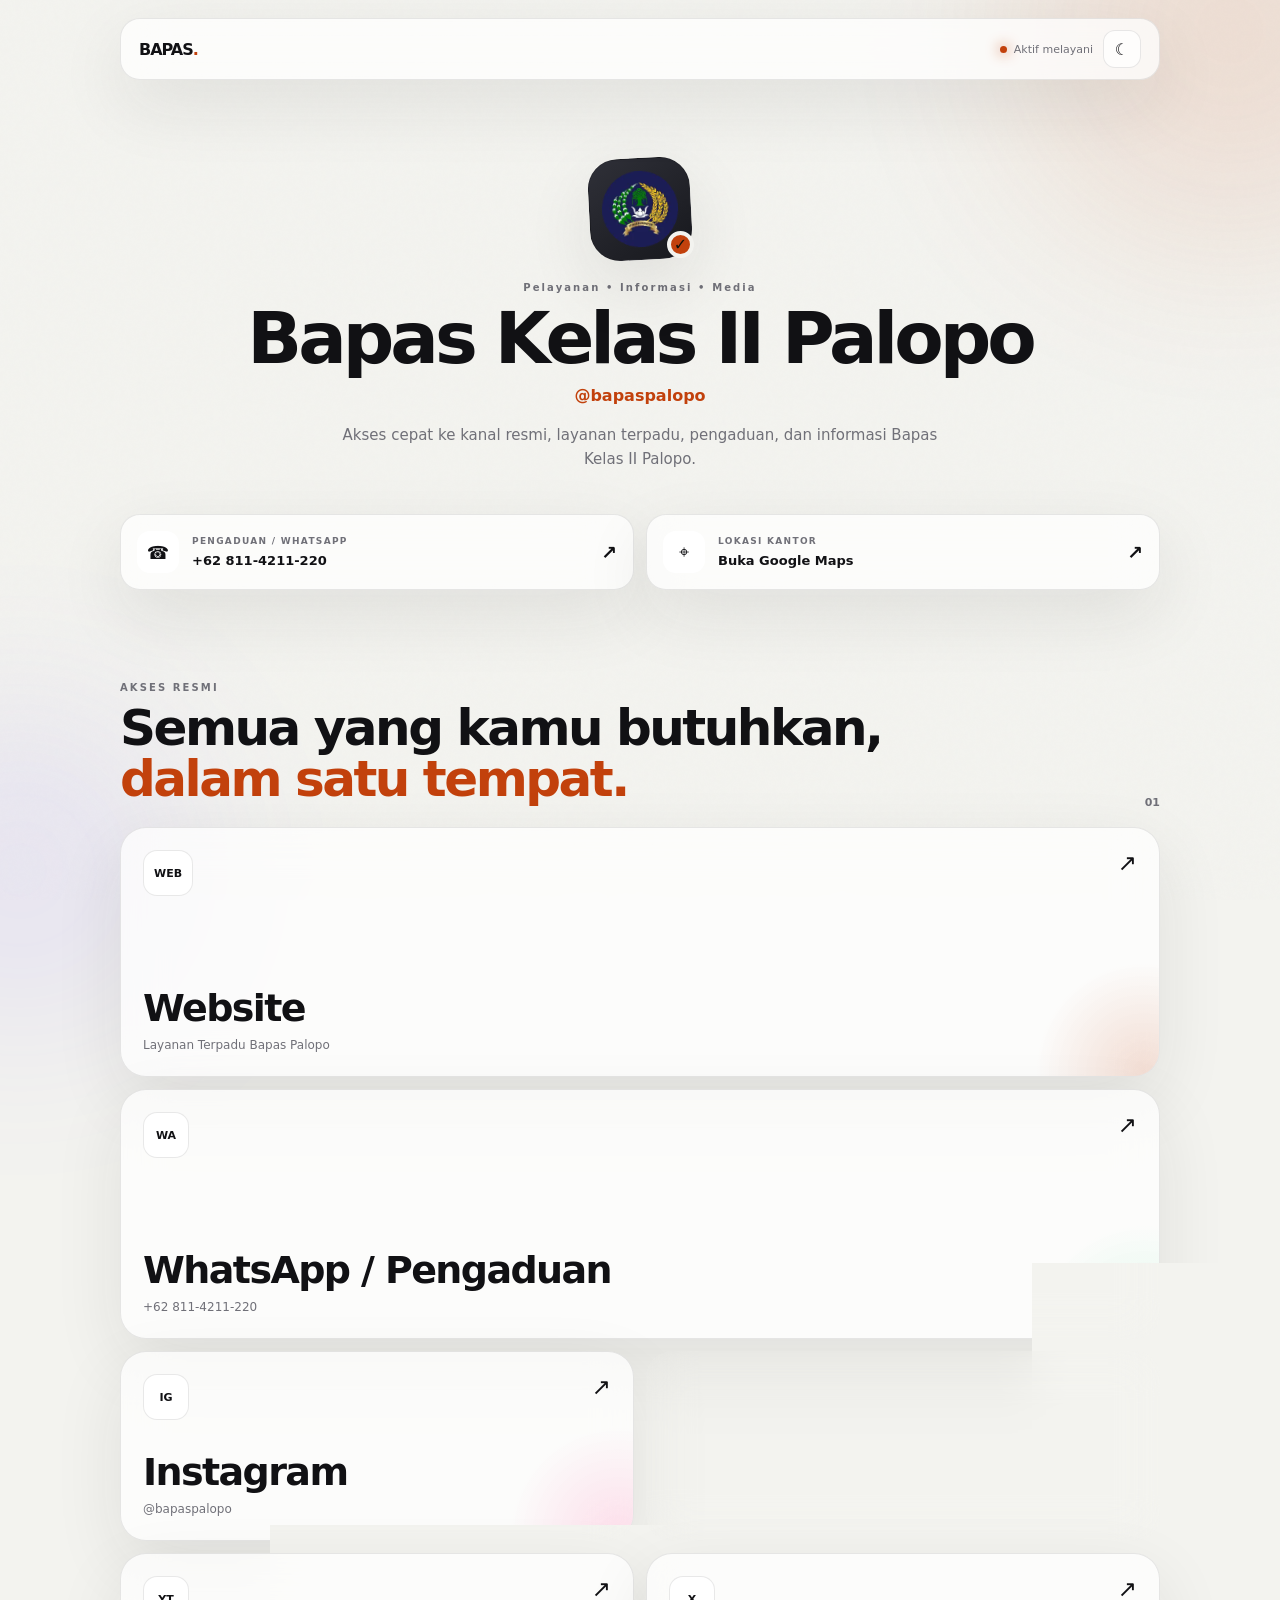
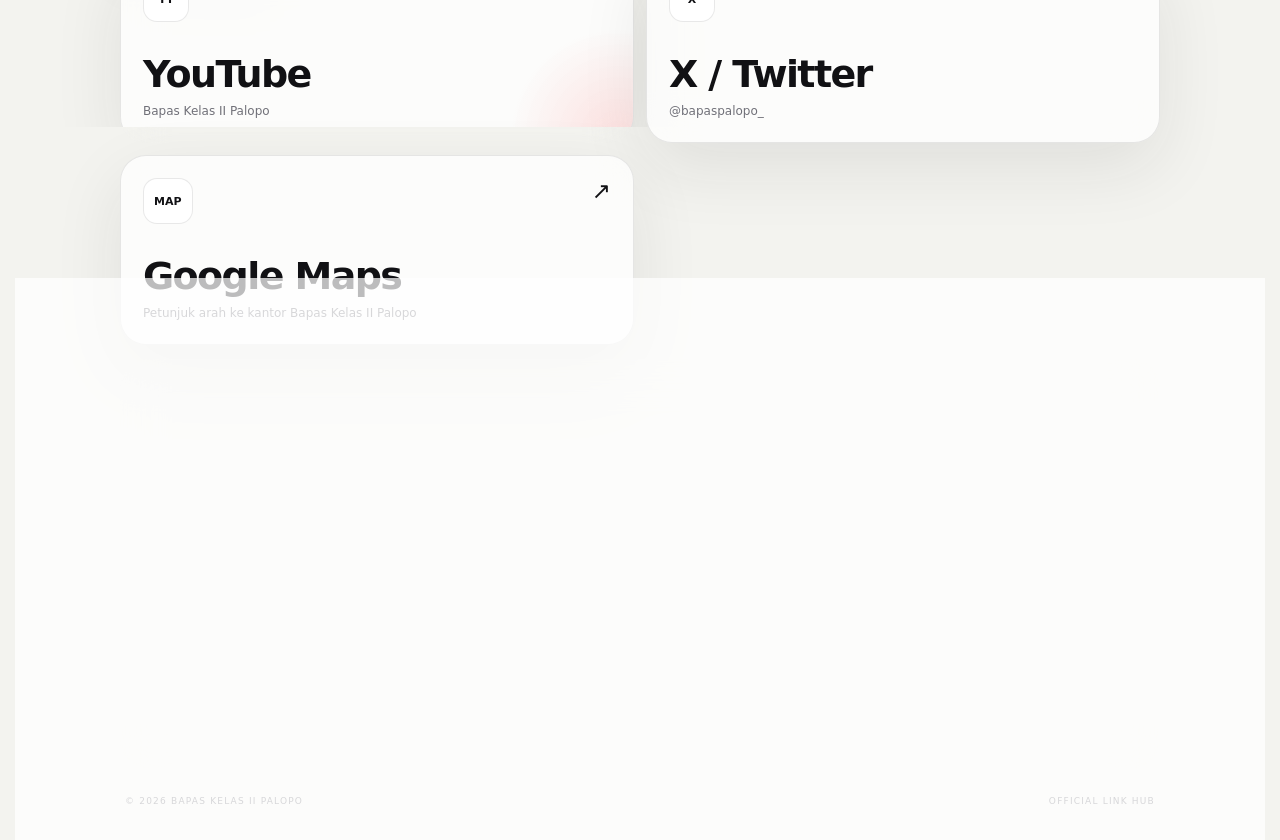
==== commit 1fd0606e: "Use profile logo in loading screen" ====
--- a/index.html
+++ b/index.html
@@ -13,7 +13,7 @@
 </head>
 <body>
   <div id="loader" class="loader" aria-hidden="true">
-    <div class="loader-mark"><span>B</span></div>
+    <div class="loader-mark"><span id="loaderText">B</span><img id="loaderImage" alt="Logo Bapas Palopo" hidden></div>
     <div class="loader-copy"><strong>BAPAS PALOPO</strong><small>Connecting official links</small></div>
     <div class="loader-line"><i></i></div>
   </div>
--- a/style.css
+++ b/style.css
@@ -1 +1 @@
-:root{--dark-bg:#071B2A;--bg:var(--dark-bg);--surface:rgba(255,255,255,.055);--surface2:rgba(255,255,255,.085);--text:#f6f6f7;--muted:#9b9ba4;--line:rgba(255,255,255,.11);--accent:#b7ff3c;--shadow:0 24px 80px rgba(0,0,0,.35)}html[data-theme="light"]{--bg:#f3f3ef;--surface:rgba(255,255,255,.72);--surface2:#fff;--text:#111114;--muted:#707078;--line:rgba(0,0,0,.09);--shadow:0 24px 70px rgba(30,30,30,.09)}*{box-sizing:border-box}html{scroll-behavior:smooth}body{margin:0;background:var(--bg);color:var(--text);font-family:Inter,system-ui,sans-serif;min-height:100vh;overflow-x:hidden;transition:background .35s,color .35s}a{color:inherit;text-decoration:none}button{font:inherit}.shell{width:min(1040px,calc(100% - 28px));margin:auto;padding:18px 0 34px;position:relative;z-index:2}.glass,.link-card,.about-card,.quick-card{background:var(--surface);border:1px solid var(--line);backdrop-filter:blur(22px);-webkit-backdrop-filter:blur(22px);box-shadow:var(--shadow)}.topbar{height:62px;border-radius:20px;padding:0 18px;display:flex;align-items:center;justify-content:space-between;position:sticky;top:10px;z-index:20}.brand{font-weight:800;letter-spacing:-1px}.brand span,.hero .handle,.section-head h2 span,.about-card h2 span{color:var(--accent)}.nav-actions{display:flex;gap:10px;align-items:center}.status{font-size:11px;color:var(--muted);display:flex;gap:7px;align-items:center}.status i{width:7px;height:7px;border-radius:50%;background:var(--accent);box-shadow:0 0 14px var(--accent)}.icon-btn{border:1px solid var(--line);background:var(--surface);color:var(--text);width:38px;height:38px;border-radius:12px;cursor:pointer}.hero{text-align:center;padding:78px 16px 42px}.avatar-wrap{width:102px;height:102px;margin:auto;position:relative}.avatar{width:102px;height:102px;border-radius:30px;display:grid;place-items:center;font-size:28px;font-weight:800;background:linear-gradient(145deg,#232329,#101013);color:#fff!important;text-shadow:0 1px 8px rgba(0,0,0,.45);border:1px solid rgba(255,255,255,.08);box-shadow:var(--shadow);transform:rotate(-3deg)}html[data-theme="light"] .avatar{background:linear-gradient(145deg,#2f3038,#17181d);color:#fff!important;border-color:rgba(0,0,0,.08)}.verified{position:absolute;right:-3px;bottom:2px;width:27px;height:27px;border-radius:50%;display:grid;place-items:center;background:var(--accent);color:#10120b;font-weight:900;border:4px solid var(--bg)}.eyebrow{font-size:10px;font-weight:800;letter-spacing:2.1px;color:var(--muted);margin:22px 0 10px}.hero h1{font-size:clamp(42px,7vw,72px);letter-spacing:-4px;line-height:.98;margin:0 auto;max-width:850px}.handle{font-weight:700;margin:12px 0 0}.intro{max-width:610px;margin:18px auto 0;color:var(--muted);line-height:1.65;font-size:15px}.quick-contact{display:grid;grid-template-columns:1fr 1fr;gap:12px;margin-bottom:70px}.quick-card{border-radius:20px;padding:16px;display:grid;grid-template-columns:auto 1fr auto;align-items:center;gap:13px;transition:.22s transform,.22s background,.22s border-color}.quick-card:hover{transform:translateY(-3px);background:var(--surface2);border-color:color-mix(in srgb,var(--accent) 30%,transparent)}.quick-icon{width:42px;height:42px;border-radius:13px;background:var(--surface2);display:grid;place-items:center;font-size:18px}.quick-card small,.about-meta small{display:block;color:var(--muted);font-size:9px;letter-spacing:1.3px;font-weight:800;margin-bottom:4px}.quick-card strong{font-size:13px}.quick-card b{font-size:19px}.links-section{margin-top:8px}.section-head{display:flex;justify-content:space-between;gap:20px;align-items:flex-end;margin-bottom:18px}.section-head h2,.about-card h2{font-size:clamp(32px,5vw,50px);letter-spacing:-2.5px;line-height:1.02;margin:4px 0}.section-index{font-size:11px;color:var(--muted);font-weight:700}.links-grid{display:grid;grid-template-columns:repeat(12,1fr);gap:12px}.link-card{grid-column:span 6;border-radius:26px;padding:22px;min-height:190px;display:flex;flex-direction:column;justify-content:space-between;position:relative;overflow:hidden;transition:.22s transform,.22s border-color,.22s background}.link-card:hover{transform:translateY(-4px);background:var(--surface2);border-color:color-mix(in srgb,var(--accent) 35%,transparent)}.link-card.featured{grid-column:span 12;min-height:250px}.link-top{display:flex;justify-content:space-between;align-items:flex-start}.icon-badge{min-width:46px;height:46px;padding:0 10px;border-radius:14px;background:var(--surface2);border:1px solid var(--line);display:grid;place-items:center;font-size:11px;font-weight:800}.arrow{font-size:23px;transition:.2s}.link-card:hover .arrow{transform:translate(4px,-4px)}.link-card h3{font-size:clamp(24px,4vw,38px);letter-spacing:-1.6px;margin:0 0 6px}.link-card p{margin:0;color:var(--muted);font-size:12px;line-height:1.5}.link-card:after{content:"";position:absolute;width:220px;height:220px;border-radius:50%;right:-95px;bottom:-105px;pointer-events:none;opacity:.75}.link-card.featured:after{background:radial-gradient(circle,color-mix(in srgb,var(--accent) 22%,transparent),transparent 70%)}.link-card[data-platform="instagram"]:after{background:radial-gradient(circle,rgba(255,70,150,.22),transparent 70%)}.link-card[data-platform="facebook"]:after{background:radial-gradient(circle,rgba(55,125,255,.22),transparent 70%)}.link-card[data-platform="youtube"]:after{background:radial-gradient(circle,rgba(255,55,55,.19),transparent 70%)}.link-card[data-platform="whatsapp"]:after{background:radial-gradient(circle,rgba(48,220,130,.19),transparent 70%)}.about-card{margin-top:14px;border-radius:30px;padding:30px;min-height:280px;display:grid;grid-template-columns:1.35fr .65fr;gap:28px;align-items:end}.about-copy>p:last-child{max-width:660px;color:var(--muted);line-height:1.7;margin:18px 0 0}.about-meta{border-left:1px solid var(--line);padding-left:24px}.about-meta p{font-size:13px;line-height:1.6;color:var(--muted);margin:0 0 22px}.about-meta a{display:flex;justify-content:space-between;align-items:center;border-top:1px solid var(--line);padding-top:16px;font-size:13px;font-weight:700}.about-meta a span{font-size:20px}footer{display:flex;justify-content:space-between;padding:28px 5px 0;color:var(--muted);font-size:9px;letter-spacing:1.2px}.bg-orb{position:fixed;border-radius:50%;filter:blur(100px);opacity:.12;pointer-events:none}.orb-one{width:420px;height:420px;background:var(--accent);right:-160px;top:-180px}.orb-two{width:300px;height:300px;background:#775cff;left:-130px;bottom:-120px}.noise{position:fixed;inset:0;pointer-events:none;z-index:1;opacity:.02;background-image:url("data:image/svg+xml,%3Csvg viewBox='0 0 180 180' xmlns='http://www.w3.org/2000/svg'%3E%3Cfilter id='n'%3E%3CfeTurbulence type='fractalNoise' baseFrequency='.9' numOctaves='4' stitchTiles='stitch'/%3E%3C/filter%3E%3Crect width='100%25' height='100%25' filter='url(%23n)' opacity='.9'/%3E%3C/svg%3E")}.reveal{opacity:0;transform:translateY(20px);transition:opacity .72s ease,transform .72s ease}.reveal.visible{opacity:1;transform:none}.loader{position:fixed;inset:0;z-index:999;background:#09090b;color:#fff;display:flex;flex-direction:column;align-items:center;justify-content:center;gap:18px;transition:opacity .65s ease,visibility .65s ease}.loader.done{opacity:0;visibility:hidden}.loader-mark{width:74px;height:74px;border-radius:24px;border:1px solid rgba(255,255,255,.12);display:grid;place-items:center;position:relative;overflow:hidden;background:rgba(255,255,255,.04)}.loader-mark:before{content:"";position:absolute;inset:-45%;background:conic-gradient(from 0deg,transparent 0 58%,var(--accent) 72%,transparent 86%);animation:loaderSpin 1.2s linear infinite}.loader-mark:after{content:"";position:absolute;inset:3px;border-radius:21px;background:#0d0d10}.loader-mark span{position:relative;z-index:2;font-size:28px;font-weight:800;letter-spacing:-2px;color:#fff}.loader-copy{text-align:center}.loader-copy strong{display:block;font-size:12px;letter-spacing:2.4px}.loader-copy small{display:block;margin-top:7px;color:#7f7f88;font-size:10px}.loader-line{width:170px;height:2px;background:#1d1d22;border-radius:999px;overflow:hidden}.loader-line i{display:block;width:40%;height:100%;background:var(--accent);border-radius:999px;animation:loaderLine 1.15s ease-in-out infinite}.page-ready .topbar{animation:pageDrop .7s ease both}@keyframes loaderSpin{to{transform:rotate(360deg)}}@keyframes loaderLine{0%{transform:translateX(-110%)}50%{transform:translateX(105%)}100%{transform:translateX(330%)}}@keyframes pageDrop{from{transform:translateY(-10px);opacity:0}to{transform:none;opacity:1}}@media(max-width:720px){.shell{width:min(100% - 18px,1040px)}.hero{padding:58px 10px 32px}.hero h1{letter-spacing:-2.6px}.quick-contact{grid-template-columns:1fr;margin-bottom:54px}.section-head{align-items:flex-start}.section-index{display:none}.links-grid{gap:10px}.link-card,.link-card.featured{grid-column:span 12;min-height:180px;padding:19px}.about-card{grid-template-columns:1fr;padding:22px}.about-meta{border-left:0;border-top:1px solid var(--line);padding-left:0;padding-top:20px}footer{flex-direction:column;gap:8px;text-align:center}}@media(prefers-reduced-motion:reduce){*{animation:none!important;transition:none!important}.reveal{opacity:1;transform:none}.loader{display:none}}+:root{--dark-bg:#071B2A;--bg:var(--dark-bg);--surface:rgba(255,255,255,.055);--surface2:rgba(255,255,255,.085);--text:#f6f6f7;--muted:#9b9ba4;--line:rgba(255,255,255,.11);--accent:#b7ff3c;--shadow:0 24px 80px rgba(0,0,0,.35)}html[data-theme="light"]{--bg:#f3f3ef;--surface:rgba(255,255,255,.72);--surface2:#fff;--text:#111114;--muted:#707078;--line:rgba(0,0,0,.09);--shadow:0 24px 70px rgba(30,30,30,.09)}*{box-sizing:border-box}html{scroll-behavior:smooth}body{margin:0;background:var(--bg);color:var(--text);font-family:Inter,system-ui,sans-serif;min-height:100vh;overflow-x:hidden;transition:background .35s,color .35s}a{color:inherit;text-decoration:none}button{font:inherit}.shell{width:min(1040px,calc(100% - 28px));margin:auto;padding:18px 0 34px;position:relative;z-index:2}.glass,.link-card,.about-card,.quick-card{background:var(--surface);border:1px solid var(--line);backdrop-filter:blur(22px);-webkit-backdrop-filter:blur(22px);box-shadow:var(--shadow)}.topbar{height:62px;border-radius:20px;padding:0 18px;display:flex;align-items:center;justify-content:space-between;position:sticky;top:10px;z-index:20}.brand{font-weight:800;letter-spacing:-1px}.brand span,.hero .handle,.section-head h2 span,.about-card h2 span{color:var(--accent)}.nav-actions{display:flex;gap:10px;align-items:center}.status{font-size:11px;color:var(--muted);display:flex;gap:7px;align-items:center}.status i{width:7px;height:7px;border-radius:50%;background:var(--accent);box-shadow:0 0 14px var(--accent)}.icon-btn{border:1px solid var(--line);background:var(--surface);color:var(--text);width:38px;height:38px;border-radius:12px;cursor:pointer}.hero{text-align:center;padding:78px 16px 42px}.avatar-wrap{width:102px;height:102px;margin:auto;position:relative}.avatar{width:102px;height:102px;border-radius:30px;display:grid;place-items:center;font-size:28px;font-weight:800;background:linear-gradient(145deg,#232329,#101013);color:#fff!important;text-shadow:0 1px 8px rgba(0,0,0,.45);border:1px solid rgba(255,255,255,.08);box-shadow:var(--shadow);transform:rotate(-3deg);overflow:hidden;position:relative}.avatar #avatarText{position:relative;z-index:1}.avatar #avatarImage{width:100%;height:100%;object-fit:contain;padding:12px;display:block;background:transparent}html[data-theme="light"] .avatar{background:linear-gradient(145deg,#2f3038,#17181d);color:#fff!important;border-color:rgba(0,0,0,.08)}.verified{position:absolute;right:-3px;bottom:2px;width:27px;height:27px;border-radius:50%;display:grid;place-items:center;background:var(--accent);color:#10120b;font-weight:900;border:4px solid var(--bg)}.eyebrow{font-size:10px;font-weight:800;letter-spacing:2.1px;color:var(--muted);margin:22px 0 10px}.hero h1{font-size:clamp(42px,7vw,72px);letter-spacing:-4px;line-height:.98;margin:0 auto;max-width:850px}.handle{font-weight:700;margin:12px 0 0}.intro{max-width:610px;margin:18px auto 0;color:var(--muted);line-height:1.65;font-size:15px}.quick-contact{display:grid;grid-template-columns:1fr 1fr;gap:12px;margin-bottom:70px}.quick-card{border-radius:20px;padding:16px;display:grid;grid-template-columns:auto 1fr auto;align-items:center;gap:13px;transition:.22s transform,.22s background,.22s border-color}.quick-card:hover{transform:translateY(-3px);background:var(--surface2);border-color:color-mix(in srgb,var(--accent) 30%,transparent)}.quick-icon{width:42px;height:42px;border-radius:13px;background:var(--surface2);display:grid;place-items:center;font-size:18px}.quick-card small,.about-meta small{display:block;color:var(--muted);font-size:9px;letter-spacing:1.3px;font-weight:800;margin-bottom:4px}.quick-card strong{font-size:13px}.quick-card b{font-size:19px}.links-section{margin-top:8px}.section-head{display:flex;justify-content:space-between;gap:20px;align-items:flex-end;margin-bottom:18px}.section-head h2,.about-card h2{font-size:clamp(32px,5vw,50px);letter-spacing:-2.5px;line-height:1.02;margin:4px 0}.section-index{font-size:11px;color:var(--muted);font-weight:700}.links-grid{display:grid;grid-template-columns:repeat(12,1fr);gap:12px}.link-card{grid-column:span 6;border-radius:26px;padding:22px;min-height:190px;display:flex;flex-direction:column;justify-content:space-between;position:relative;overflow:hidden;transition:.22s transform,.22s border-color,.22s background}.link-card:hover{transform:translateY(-4px);background:var(--surface2);border-color:color-mix(in srgb,var(--accent) 35%,transparent)}.link-card.featured{grid-column:span 12;min-height:250px}.link-top{display:flex;justify-content:space-between;align-items:flex-start}.icon-badge{min-width:46px;height:46px;padding:0 10px;border-radius:14px;background:var(--surface2);border:1px solid var(--line);display:grid;place-items:center;font-size:11px;font-weight:800}.arrow{font-size:23px;transition:.2s}.link-card:hover .arrow{transform:translate(4px,-4px)}.link-card h3{font-size:clamp(24px,4vw,38px);letter-spacing:-1.6px;margin:0 0 6px}.link-card p{margin:0;color:var(--muted);font-size:12px;line-height:1.5}.link-card:after{content:"";position:absolute;width:220px;height:220px;border-radius:50%;right:-95px;bottom:-105px;pointer-events:none;opacity:.75}.link-card.featured:after{background:radial-gradient(circle,color-mix(in srgb,var(--accent) 22%,transparent),transparent 70%)}.link-card[data-platform="instagram"]:after{background:radial-gradient(circle,rgba(255,70,150,.22),transparent 70%)}.link-card[data-platform="facebook"]:after{background:radial-gradient(circle,rgba(55,125,255,.22),transparent 70%)}.link-card[data-platform="youtube"]:after{background:radial-gradient(circle,rgba(255,55,55,.19),transparent 70%)}.link-card[data-platform="whatsapp"]:after{background:radial-gradient(circle,rgba(48,220,130,.19),transparent 70%)}.about-card{margin-top:14px;border-radius:30px;padding:30px;min-height:280px;display:grid;grid-template-columns:1.35fr .65fr;gap:28px;align-items:end}.about-copy>p:last-child{max-width:660px;color:var(--muted);line-height:1.7;margin:18px 0 0}.about-meta{border-left:1px solid var(--line);padding-left:24px}.about-meta p{font-size:13px;line-height:1.6;color:var(--muted);margin:0 0 22px}.about-meta a{display:flex;justify-content:space-between;align-items:center;border-top:1px solid var(--line);padding-top:16px;font-size:13px;font-weight:700}.about-meta a span{font-size:20px}footer{display:flex;justify-content:space-between;padding:28px 5px 0;color:var(--muted);font-size:9px;letter-spacing:1.2px}.bg-orb{position:fixed;border-radius:50%;filter:blur(100px);opacity:.12;pointer-events:none}.orb-one{width:420px;height:420px;background:var(--accent);right:-160px;top:-180px}.orb-two{width:300px;height:300px;background:#775cff;left:-130px;bottom:-120px}.noise{position:fixed;inset:0;pointer-events:none;z-index:1;opacity:.02;background-image:url("data:image/svg+xml,%3Csvg viewBox='0 0 180 180' xmlns='http://www.w3.org/2000/svg'%3E%3Cfilter id='n'%3E%3CfeTurbulence type='fractalNoise' baseFrequency='.9' numOctaves='4' stitchTiles='stitch'/%3E%3C/filter%3E%3Crect width='100%25' height='100%25' filter='url(%23n)' opacity='.9'/%3E%3C/svg%3E")}.reveal{opacity:0;transform:translateY(20px);transition:opacity .72s ease,transform .72s ease}.reveal.visible{opacity:1;transform:none}.loader{position:fixed;inset:0;z-index:999;background:#09090b;color:#fff;display:flex;flex-direction:column;align-items:center;justify-content:center;gap:18px;transition:opacity .65s ease,visibility .65s ease}.loader.done{opacity:0;visibility:hidden}.loader-mark{width:74px;height:74px;border-radius:24px;border:1px solid rgba(255,255,255,.12);display:grid;place-items:center;position:relative;overflow:hidden;background:rgba(255,255,255,.04)}.loader-mark:before{content:"";position:absolute;inset:-45%;background:conic-gradient(from 0deg,transparent 0 58%,var(--accent) 72%,transparent 86%);animation:loaderSpin 1.2s linear infinite}.loader-mark:after{content:"";position:absolute;inset:3px;border-radius:21px;background:#0d0d10}.loader-mark span{position:relative;z-index:2;font-size:28px;font-weight:800;letter-spacing:-2px;color:#fff}.loader-copy{text-align:center}.loader-copy strong{display:block;font-size:12px;letter-spacing:2.4px}.loader-copy small{display:block;margin-top:7px;color:#7f7f88;font-size:10px}.loader-line{width:170px;height:2px;background:#1d1d22;border-radius:999px;overflow:hidden}.loader-line i{display:block;width:40%;height:100%;background:var(--accent);border-radius:999px;animation:loaderLine 1.15s ease-in-out infinite}.page-ready .topbar{animation:pageDrop .7s ease both}@keyframes loaderSpin{to{transform:rotate(360deg)}}@keyframes loaderLine{0%{transform:translateX(-110%)}50%{transform:translateX(105%)}100%{transform:translateX(330%)}}@keyframes pageDrop{from{transform:translateY(-10px);opacity:0}to{transform:none;opacity:1}}@media(max-width:720px){.shell{width:min(100% - 18px,1040px)}.hero{padding:58px 10px 32px}.hero h1{letter-spacing:-2.6px}.quick-contact{grid-template-columns:1fr;margin-bottom:54px}.section-head{align-items:flex-start}.section-index{display:none}.links-grid{gap:10px}.link-card,.link-card.featured{grid-column:span 12;min-height:180px;padding:19px}.about-card{grid-template-columns:1fr;padding:22px}.about-meta{border-left:0;border-top:1px solid var(--line);padding-left:0;padding-top:20px}footer{flex-direction:column;gap:8px;text-align:center}}@media(prefers-reduced-motion:reduce){*{animation:none!important;transition:none!important}.reveal{opacity:1;transform:none}.loader{display:none}}
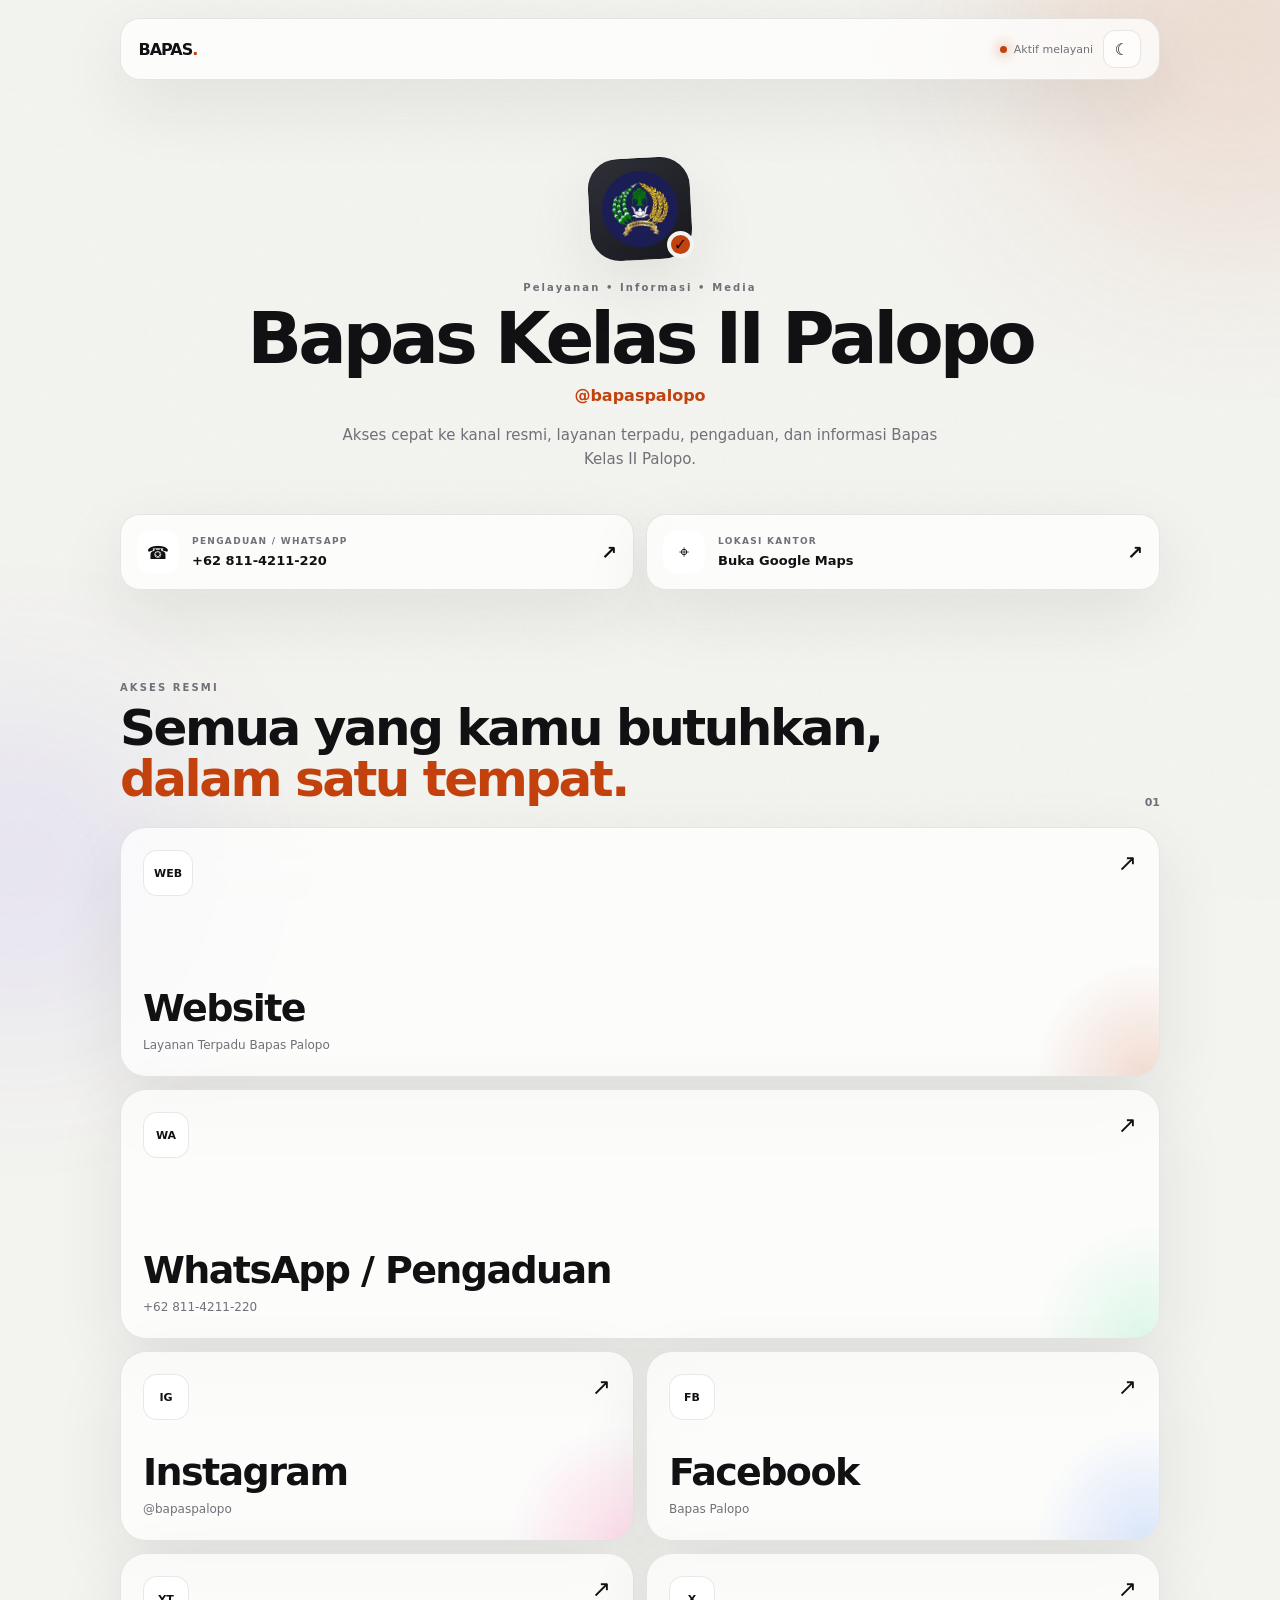
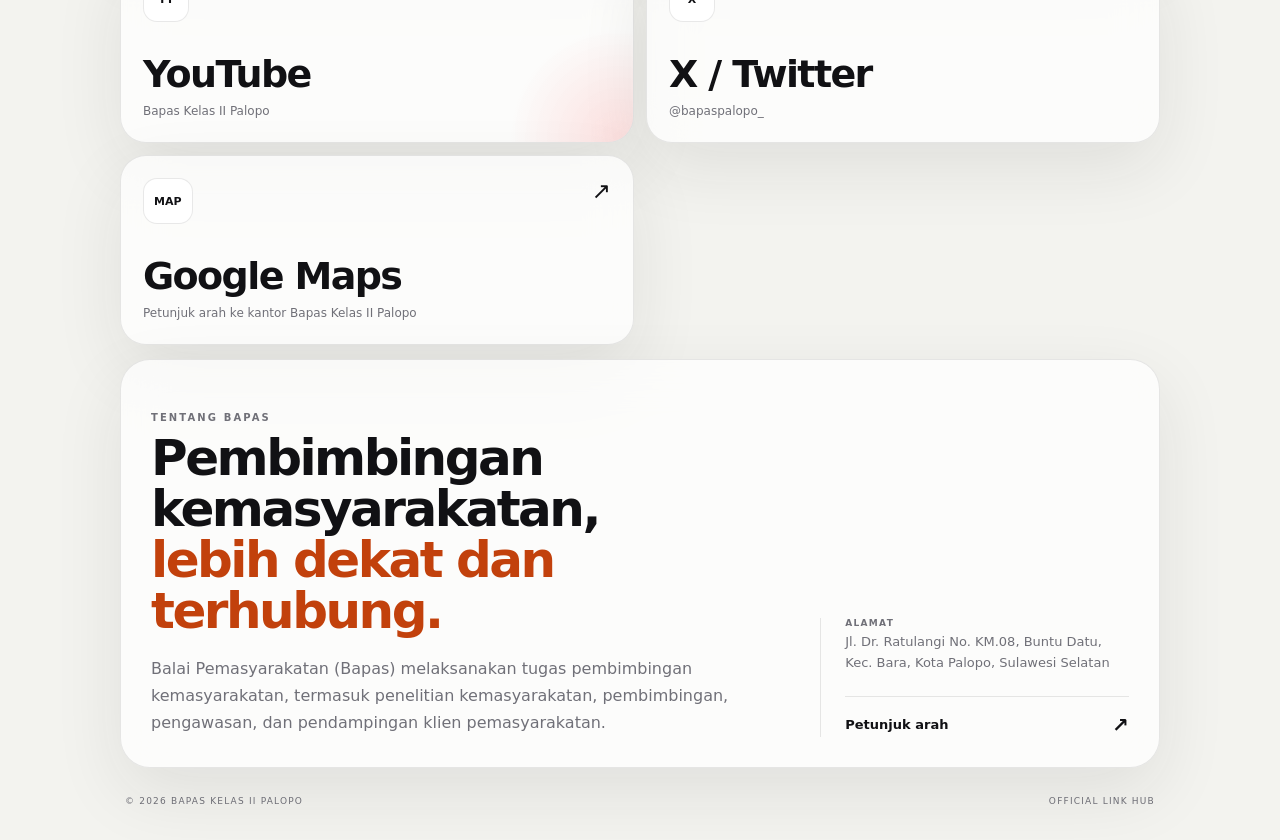
==== commit 2c131545: "Set dark theme as default" ====
--- a/index.html
+++ b/index.html
@@ -1,5 +1,5 @@
 <!doctype html>
-<html lang="id" data-theme="light">
+<html lang="id" data-theme="dark">
 <head>
   <meta charset="UTF-8">
   <meta name="viewport" content="width=device-width,initial-scale=1,viewport-fit=cover">
--- a/style.css
+++ b/style.css
@@ -1 +1 @@
-:root{--dark-bg:#071B2A;--bg:var(--dark-bg);--surface:rgba(255,255,255,.055);--surface2:rgba(255,255,255,.085);--text:#f6f6f7;--muted:#9b9ba4;--line:rgba(255,255,255,.11);--accent:#b7ff3c;--shadow:0 24px 80px rgba(0,0,0,.35)}html[data-theme="light"]{--bg:#f3f3ef;--surface:rgba(255,255,255,.72);--surface2:#fff;--text:#111114;--muted:#707078;--line:rgba(0,0,0,.09);--shadow:0 24px 70px rgba(30,30,30,.09)}*{box-sizing:border-box}html{scroll-behavior:smooth}body{margin:0;background:var(--bg);color:var(--text);font-family:Inter,system-ui,sans-serif;min-height:100vh;overflow-x:hidden;transition:background .35s,color .35s}a{color:inherit;text-decoration:none}button{font:inherit}.shell{width:min(1040px,calc(100% - 28px));margin:auto;padding:18px 0 34px;position:relative;z-index:2}.glass,.link-card,.about-card,.quick-card{background:var(--surface);border:1px solid var(--line);backdrop-filter:blur(22px);-webkit-backdrop-filter:blur(22px);box-shadow:var(--shadow)}.topbar{height:62px;border-radius:20px;padding:0 18px;display:flex;align-items:center;justify-content:space-between;position:sticky;top:10px;z-index:20}.brand{font-weight:800;letter-spacing:-1px}.brand span,.hero .handle,.section-head h2 span,.about-card h2 span{color:var(--accent)}.nav-actions{display:flex;gap:10px;align-items:center}.status{font-size:11px;color:var(--muted);display:flex;gap:7px;align-items:center}.status i{width:7px;height:7px;border-radius:50%;background:var(--accent);box-shadow:0 0 14px var(--accent)}.icon-btn{border:1px solid var(--line);background:var(--surface);color:var(--text);width:38px;height:38px;border-radius:12px;cursor:pointer}.hero{text-align:center;padding:78px 16px 42px}.avatar-wrap{width:102px;height:102px;margin:auto;position:relative}.avatar{width:102px;height:102px;border-radius:30px;display:grid;place-items:center;font-size:28px;font-weight:800;background:linear-gradient(145deg,#232329,#101013);color:#fff!important;text-shadow:0 1px 8px rgba(0,0,0,.45);border:1px solid rgba(255,255,255,.08);box-shadow:var(--shadow);transform:rotate(-3deg);overflow:hidden;position:relative}.avatar #avatarText{position:relative;z-index:1}.avatar #avatarImage{width:100%;height:100%;object-fit:contain;padding:12px;display:block;background:transparent}html[data-theme="light"] .avatar{background:linear-gradient(145deg,#2f3038,#17181d);color:#fff!important;border-color:rgba(0,0,0,.08)}.verified{position:absolute;right:-3px;bottom:2px;width:27px;height:27px;border-radius:50%;display:grid;place-items:center;background:var(--accent);color:#10120b;font-weight:900;border:4px solid var(--bg)}.eyebrow{font-size:10px;font-weight:800;letter-spacing:2.1px;color:var(--muted);margin:22px 0 10px}.hero h1{font-size:clamp(42px,7vw,72px);letter-spacing:-4px;line-height:.98;margin:0 auto;max-width:850px}.handle{font-weight:700;margin:12px 0 0}.intro{max-width:610px;margin:18px auto 0;color:var(--muted);line-height:1.65;font-size:15px}.quick-contact{display:grid;grid-template-columns:1fr 1fr;gap:12px;margin-bottom:70px}.quick-card{border-radius:20px;padding:16px;display:grid;grid-template-columns:auto 1fr auto;align-items:center;gap:13px;transition:.22s transform,.22s background,.22s border-color}.quick-card:hover{transform:translateY(-3px);background:var(--surface2);border-color:color-mix(in srgb,var(--accent) 30%,transparent)}.quick-icon{width:42px;height:42px;border-radius:13px;background:var(--surface2);display:grid;place-items:center;font-size:18px}.quick-card small,.about-meta small{display:block;color:var(--muted);font-size:9px;letter-spacing:1.3px;font-weight:800;margin-bottom:4px}.quick-card strong{font-size:13px}.quick-card b{font-size:19px}.links-section{margin-top:8px}.section-head{display:flex;justify-content:space-between;gap:20px;align-items:flex-end;margin-bottom:18px}.section-head h2,.about-card h2{font-size:clamp(32px,5vw,50px);letter-spacing:-2.5px;line-height:1.02;margin:4px 0}.section-index{font-size:11px;color:var(--muted);font-weight:700}.links-grid{display:grid;grid-template-columns:repeat(12,1fr);gap:12px}.link-card{grid-column:span 6;border-radius:26px;padding:22px;min-height:190px;display:flex;flex-direction:column;justify-content:space-between;position:relative;overflow:hidden;transition:.22s transform,.22s border-color,.22s background}.link-card:hover{transform:translateY(-4px);background:var(--surface2);border-color:color-mix(in srgb,var(--accent) 35%,transparent)}.link-card.featured{grid-column:span 12;min-height:250px}.link-top{display:flex;justify-content:space-between;align-items:flex-start}.icon-badge{min-width:46px;height:46px;padding:0 10px;border-radius:14px;background:var(--surface2);border:1px solid var(--line);display:grid;place-items:center;font-size:11px;font-weight:800}.arrow{font-size:23px;transition:.2s}.link-card:hover .arrow{transform:translate(4px,-4px)}.link-card h3{font-size:clamp(24px,4vw,38px);letter-spacing:-1.6px;margin:0 0 6px}.link-card p{margin:0;color:var(--muted);font-size:12px;line-height:1.5}.link-card:after{content:"";position:absolute;width:220px;height:220px;border-radius:50%;right:-95px;bottom:-105px;pointer-events:none;opacity:.75}.link-card.featured:after{background:radial-gradient(circle,color-mix(in srgb,var(--accent) 22%,transparent),transparent 70%)}.link-card[data-platform="instagram"]:after{background:radial-gradient(circle,rgba(255,70,150,.22),transparent 70%)}.link-card[data-platform="facebook"]:after{background:radial-gradient(circle,rgba(55,125,255,.22),transparent 70%)}.link-card[data-platform="youtube"]:after{background:radial-gradient(circle,rgba(255,55,55,.19),transparent 70%)}.link-card[data-platform="whatsapp"]:after{background:radial-gradient(circle,rgba(48,220,130,.19),transparent 70%)}.about-card{margin-top:14px;border-radius:30px;padding:30px;min-height:280px;display:grid;grid-template-columns:1.35fr .65fr;gap:28px;align-items:end}.about-copy>p:last-child{max-width:660px;color:var(--muted);line-height:1.7;margin:18px 0 0}.about-meta{border-left:1px solid var(--line);padding-left:24px}.about-meta p{font-size:13px;line-height:1.6;color:var(--muted);margin:0 0 22px}.about-meta a{display:flex;justify-content:space-between;align-items:center;border-top:1px solid var(--line);padding-top:16px;font-size:13px;font-weight:700}.about-meta a span{font-size:20px}footer{display:flex;justify-content:space-between;padding:28px 5px 0;color:var(--muted);font-size:9px;letter-spacing:1.2px}.bg-orb{position:fixed;border-radius:50%;filter:blur(100px);opacity:.12;pointer-events:none}.orb-one{width:420px;height:420px;background:var(--accent);right:-160px;top:-180px}.orb-two{width:300px;height:300px;background:#775cff;left:-130px;bottom:-120px}.noise{position:fixed;inset:0;pointer-events:none;z-index:1;opacity:.02;background-image:url("data:image/svg+xml,%3Csvg viewBox='0 0 180 180' xmlns='http://www.w3.org/2000/svg'%3E%3Cfilter id='n'%3E%3CfeTurbulence type='fractalNoise' baseFrequency='.9' numOctaves='4' stitchTiles='stitch'/%3E%3C/filter%3E%3Crect width='100%25' height='100%25' filter='url(%23n)' opacity='.9'/%3E%3C/svg%3E")}.reveal{opacity:0;transform:translateY(20px);transition:opacity .72s ease,transform .72s ease}.reveal.visible{opacity:1;transform:none}.loader{position:fixed;inset:0;z-index:999;background:#09090b;color:#fff;display:flex;flex-direction:column;align-items:center;justify-content:center;gap:18px;transition:opacity .65s ease,visibility .65s ease}.loader.done{opacity:0;visibility:hidden}.loader-mark{width:74px;height:74px;border-radius:24px;border:1px solid rgba(255,255,255,.12);display:grid;place-items:center;position:relative;overflow:hidden;background:rgba(255,255,255,.04)}.loader-mark:before{content:"";position:absolute;inset:-45%;background:conic-gradient(from 0deg,transparent 0 58%,var(--accent) 72%,transparent 86%);animation:loaderSpin 1.2s linear infinite}.loader-mark:after{content:"";position:absolute;inset:3px;border-radius:21px;background:#0d0d10}.loader-mark span{position:relative;z-index:2;font-size:28px;font-weight:800;letter-spacing:-2px;color:#fff}.loader-copy{text-align:center}.loader-copy strong{display:block;font-size:12px;letter-spacing:2.4px}.loader-copy small{display:block;margin-top:7px;color:#7f7f88;font-size:10px}.loader-line{width:170px;height:2px;background:#1d1d22;border-radius:999px;overflow:hidden}.loader-line i{display:block;width:40%;height:100%;background:var(--accent);border-radius:999px;animation:loaderLine 1.15s ease-in-out infinite}.page-ready .topbar{animation:pageDrop .7s ease both}@keyframes loaderSpin{to{transform:rotate(360deg)}}@keyframes loaderLine{0%{transform:translateX(-110%)}50%{transform:translateX(105%)}100%{transform:translateX(330%)}}@keyframes pageDrop{from{transform:translateY(-10px);opacity:0}to{transform:none;opacity:1}}@media(max-width:720px){.shell{width:min(100% - 18px,1040px)}.hero{padding:58px 10px 32px}.hero h1{letter-spacing:-2.6px}.quick-contact{grid-template-columns:1fr;margin-bottom:54px}.section-head{align-items:flex-start}.section-index{display:none}.links-grid{gap:10px}.link-card,.link-card.featured{grid-column:span 12;min-height:180px;padding:19px}.about-card{grid-template-columns:1fr;padding:22px}.about-meta{border-left:0;border-top:1px solid var(--line);padding-left:0;padding-top:20px}footer{flex-direction:column;gap:8px;text-align:center}}@media(prefers-reduced-motion:reduce){*{animation:none!important;transition:none!important}.reveal{opacity:1;transform:none}.loader{display:none}}+:root{--dark-bg:#071B2A;--bg:var(--dark-bg);--surface:rgba(255,255,255,.055);--surface2:rgba(255,255,255,.085);--text:#f6f6f7;--muted:#9b9ba4;--line:rgba(255,255,255,.11);--accent:#b7ff3c;--shadow:0 24px 80px rgba(0,0,0,.35)}html[data-theme="light"]{--bg:#f3f3ef;--surface:rgba(255,255,255,.72);--surface2:#fff;--text:#111114;--muted:#707078;--line:rgba(0,0,0,.09);--shadow:0 24px 70px rgba(30,30,30,.09)}*{box-sizing:border-box}html{scroll-behavior:smooth}body{margin:0;background:var(--bg);color:var(--text);font-family:Inter,system-ui,sans-serif;min-height:100vh;overflow-x:hidden;transition:background .35s,color .35s}a{color:inherit;text-decoration:none}button{font:inherit}.shell{width:min(1040px,calc(100% - 28px));margin:auto;padding:18px 0 34px;position:relative;z-index:2}.glass,.link-card,.about-card,.quick-card{background:var(--surface);border:1px solid var(--line);backdrop-filter:blur(22px);-webkit-backdrop-filter:blur(22px);box-shadow:var(--shadow)}.topbar{height:62px;border-radius:20px;padding:0 18px;display:flex;align-items:center;justify-content:space-between;position:sticky;top:10px;z-index:20}.brand{font-weight:800;letter-spacing:-1px}.brand span,.hero .handle,.section-head h2 span,.about-card h2 span{color:var(--accent)}.nav-actions{display:flex;gap:10px;align-items:center}.status{font-size:11px;color:var(--muted);display:flex;gap:7px;align-items:center}.status i{width:7px;height:7px;border-radius:50%;background:var(--accent);box-shadow:0 0 14px var(--accent)}.icon-btn{border:1px solid var(--line);background:var(--surface);color:var(--text);width:38px;height:38px;border-radius:12px;cursor:pointer}.hero{text-align:center;padding:78px 16px 42px}.avatar-wrap{width:102px;height:102px;margin:auto;position:relative}.avatar{width:102px;height:102px;border-radius:30px;display:grid;place-items:center;font-size:28px;font-weight:800;background:linear-gradient(145deg,#232329,#101013);color:#fff!important;text-shadow:0 1px 8px rgba(0,0,0,.45);border:1px solid rgba(255,255,255,.08);box-shadow:var(--shadow);transform:rotate(-3deg);overflow:hidden;position:relative}.avatar #avatarText{position:relative;z-index:1}.avatar #avatarImage{width:100%;height:100%;object-fit:contain;padding:12px;display:block;background:transparent}html[data-theme="light"] .avatar{background:linear-gradient(145deg,#2f3038,#17181d);color:#fff!important;border-color:rgba(0,0,0,.08)}.verified{position:absolute;right:-3px;bottom:2px;width:27px;height:27px;border-radius:50%;display:grid;place-items:center;background:var(--accent);color:#10120b;font-weight:900;border:4px solid var(--bg)}.eyebrow{font-size:10px;font-weight:800;letter-spacing:2.1px;color:var(--muted);margin:22px 0 10px}.hero h1{font-size:clamp(42px,7vw,72px);letter-spacing:-4px;line-height:.98;margin:0 auto;max-width:850px}.handle{font-weight:700;margin:12px 0 0}.intro{max-width:610px;margin:18px auto 0;color:var(--muted);line-height:1.65;font-size:15px}.quick-contact{display:grid;grid-template-columns:1fr 1fr;gap:12px;margin-bottom:70px}.quick-card{border-radius:20px;padding:16px;display:grid;grid-template-columns:auto 1fr auto;align-items:center;gap:13px;transition:.22s transform,.22s background,.22s border-color}.quick-card:hover{transform:translateY(-3px);background:var(--surface2);border-color:color-mix(in srgb,var(--accent) 30%,transparent)}.quick-icon{width:42px;height:42px;border-radius:13px;background:var(--surface2);display:grid;place-items:center;font-size:18px}.quick-card small,.about-meta small{display:block;color:var(--muted);font-size:9px;letter-spacing:1.3px;font-weight:800;margin-bottom:4px}.quick-card strong{font-size:13px}.quick-card b{font-size:19px}.links-section{margin-top:8px}.section-head{display:flex;justify-content:space-between;gap:20px;align-items:flex-end;margin-bottom:18px}.section-head h2,.about-card h2{font-size:clamp(32px,5vw,50px);letter-spacing:-2.5px;line-height:1.02;margin:4px 0}.section-index{font-size:11px;color:var(--muted);font-weight:700}.links-grid{display:grid;grid-template-columns:repeat(12,1fr);gap:12px}.link-card{grid-column:span 6;border-radius:26px;padding:22px;min-height:190px;display:flex;flex-direction:column;justify-content:space-between;position:relative;overflow:hidden;transition:.22s transform,.22s border-color,.22s background}.link-card:hover{transform:translateY(-4px);background:var(--surface2);border-color:color-mix(in srgb,var(--accent) 35%,transparent)}.link-card.featured{grid-column:span 12;min-height:250px}.link-top{display:flex;justify-content:space-between;align-items:flex-start}.icon-badge{min-width:46px;height:46px;padding:0 10px;border-radius:14px;background:var(--surface2);border:1px solid var(--line);display:grid;place-items:center;font-size:11px;font-weight:800}.arrow{font-size:23px;transition:.2s}.link-card:hover .arrow{transform:translate(4px,-4px)}.link-card h3{font-size:clamp(24px,4vw,38px);letter-spacing:-1.6px;margin:0 0 6px}.link-card p{margin:0;color:var(--muted);font-size:12px;line-height:1.5}.link-card:after{content:"";position:absolute;width:220px;height:220px;border-radius:50%;right:-95px;bottom:-105px;pointer-events:none;opacity:.75}.link-card.featured:after{background:radial-gradient(circle,color-mix(in srgb,var(--accent) 22%,transparent),transparent 70%)}.link-card[data-platform="instagram"]:after{background:radial-gradient(circle,rgba(255,70,150,.22),transparent 70%)}.link-card[data-platform="facebook"]:after{background:radial-gradient(circle,rgba(55,125,255,.22),transparent 70%)}.link-card[data-platform="youtube"]:after{background:radial-gradient(circle,rgba(255,55,55,.19),transparent 70%)}.link-card[data-platform="whatsapp"]:after{background:radial-gradient(circle,rgba(48,220,130,.19),transparent 70%)}.about-card{margin-top:14px;border-radius:30px;padding:30px;min-height:280px;display:grid;grid-template-columns:1.35fr .65fr;gap:28px;align-items:end}.about-copy>p:last-child{max-width:660px;color:var(--muted);line-height:1.7;margin:18px 0 0}.about-meta{border-left:1px solid var(--line);padding-left:24px}.about-meta p{font-size:13px;line-height:1.6;color:var(--muted);margin:0 0 22px}.about-meta a{display:flex;justify-content:space-between;align-items:center;border-top:1px solid var(--line);padding-top:16px;font-size:13px;font-weight:700}.about-meta a span{font-size:20px}footer{display:flex;justify-content:space-between;padding:28px 5px 0;color:var(--muted);font-size:9px;letter-spacing:1.2px}.bg-orb{position:fixed;border-radius:50%;filter:blur(100px);opacity:.12;pointer-events:none}.orb-one{width:420px;height:420px;background:var(--accent);right:-160px;top:-180px}.orb-two{width:300px;height:300px;background:#775cff;left:-130px;bottom:-120px}.noise{position:fixed;inset:0;pointer-events:none;z-index:1;opacity:.02;background-image:url("data:image/svg+xml,%3Csvg viewBox='0 0 180 180' xmlns='http://www.w3.org/2000/svg'%3E%3Cfilter id='n'%3E%3CfeTurbulence type='fractalNoise' baseFrequency='.9' numOctaves='4' stitchTiles='stitch'/%3E%3C/filter%3E%3Crect width='100%25' height='100%25' filter='url(%23n)' opacity='.9'/%3E%3C/svg%3E")}.reveal{opacity:0;transform:translateY(20px);transition:opacity .72s ease,transform .72s ease}.reveal.visible{opacity:1;transform:none}.loader{position:fixed;inset:0;z-index:999;background:#09090b;color:#fff;display:flex;flex-direction:column;align-items:center;justify-content:center;gap:18px;transition:opacity .65s ease,visibility .65s ease}.loader.done{opacity:0;visibility:hidden}.loader-mark{width:74px;height:74px;border-radius:24px;border:1px solid rgba(255,255,255,.12);display:grid;place-items:center;position:relative;overflow:hidden;background:rgba(255,255,255,.04)}.loader-mark:before{content:"";position:absolute;inset:-45%;background:conic-gradient(from 0deg,transparent 0 58%,var(--accent) 72%,transparent 86%);animation:loaderSpin 1.2s linear infinite}.loader-mark:after{content:"";position:absolute;inset:3px;border-radius:21px;background:#0d0d10}.loader-mark span{position:relative;z-index:2;font-size:28px;font-weight:800;letter-spacing:-2px;color:#fff}.loader-mark img{position:relative;z-index:2;width:54px;height:54px;object-fit:contain;display:block;padding:4px;border-radius:15px;background:transparent}.loader-copy{text-align:center}.loader-copy strong{display:block;font-size:12px;letter-spacing:2.4px}.loader-copy small{display:block;margin-top:7px;color:#7f7f88;font-size:10px}.loader-line{width:170px;height:2px;background:#1d1d22;border-radius:999px;overflow:hidden}.loader-line i{display:block;width:40%;height:100%;background:var(--accent);border-radius:999px;animation:loaderLine 1.15s ease-in-out infinite}.page-ready .topbar{animation:pageDrop .7s ease both}@keyframes loaderSpin{to{transform:rotate(360deg)}}@keyframes loaderLine{0%{transform:translateX(-110%)}50%{transform:translateX(105%)}100%{transform:translateX(330%)}}@keyframes pageDrop{from{transform:translateY(-10px);opacity:0}to{transform:none;opacity:1}}@media(max-width:720px){.shell{width:min(100% - 18px,1040px)}.hero{padding:58px 10px 32px}.hero h1{letter-spacing:-2.6px}.quick-contact{grid-template-columns:1fr;margin-bottom:54px}.section-head{align-items:flex-start}.section-index{display:none}.links-grid{gap:10px}.link-card,.link-card.featured{grid-column:span 12;min-height:180px;padding:19px}.about-card{grid-template-columns:1fr;padding:22px}.about-meta{border-left:0;border-top:1px solid var(--line);padding-left:0;padding-top:20px}footer{flex-direction:column;gap:8px;text-align:center}}@media(prefers-reduced-motion:reduce){*{animation:none!important;transition:none!important}.reveal{opacity:1;transform:none}.loader{display:none}}
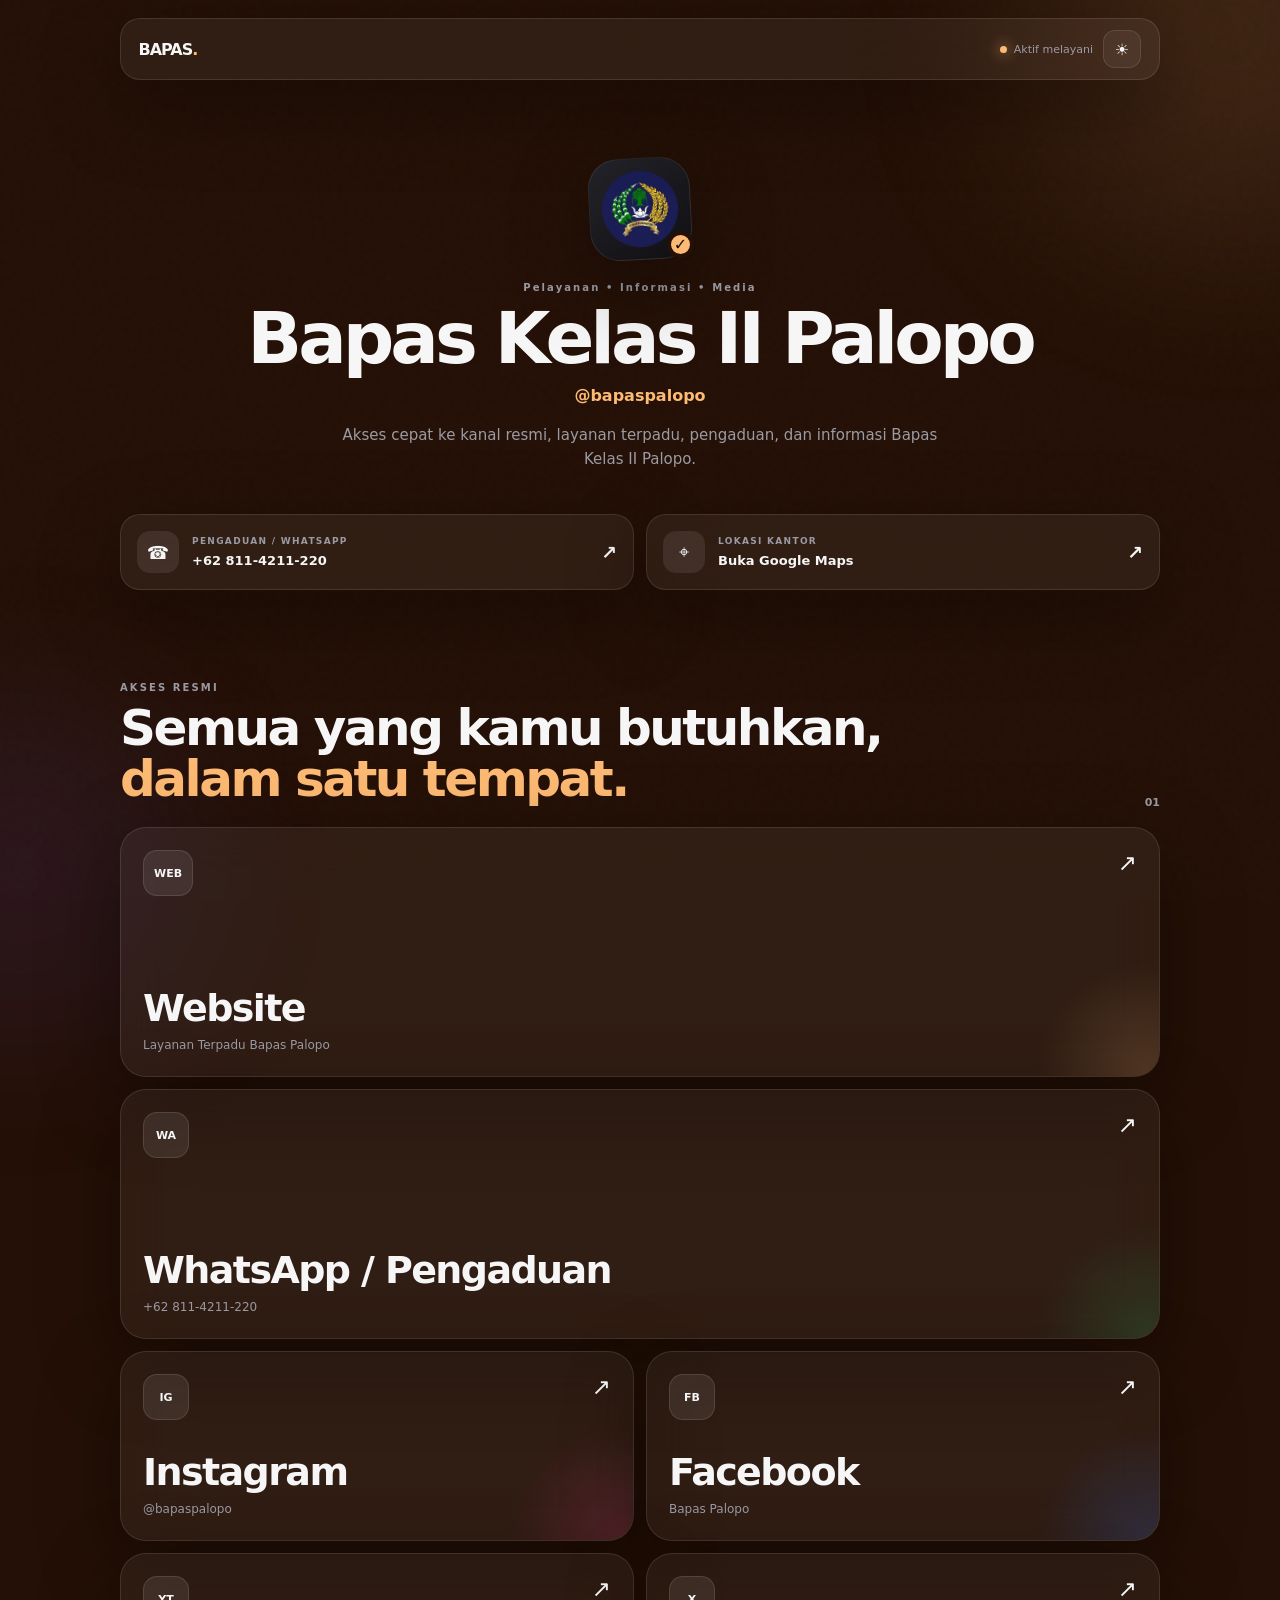
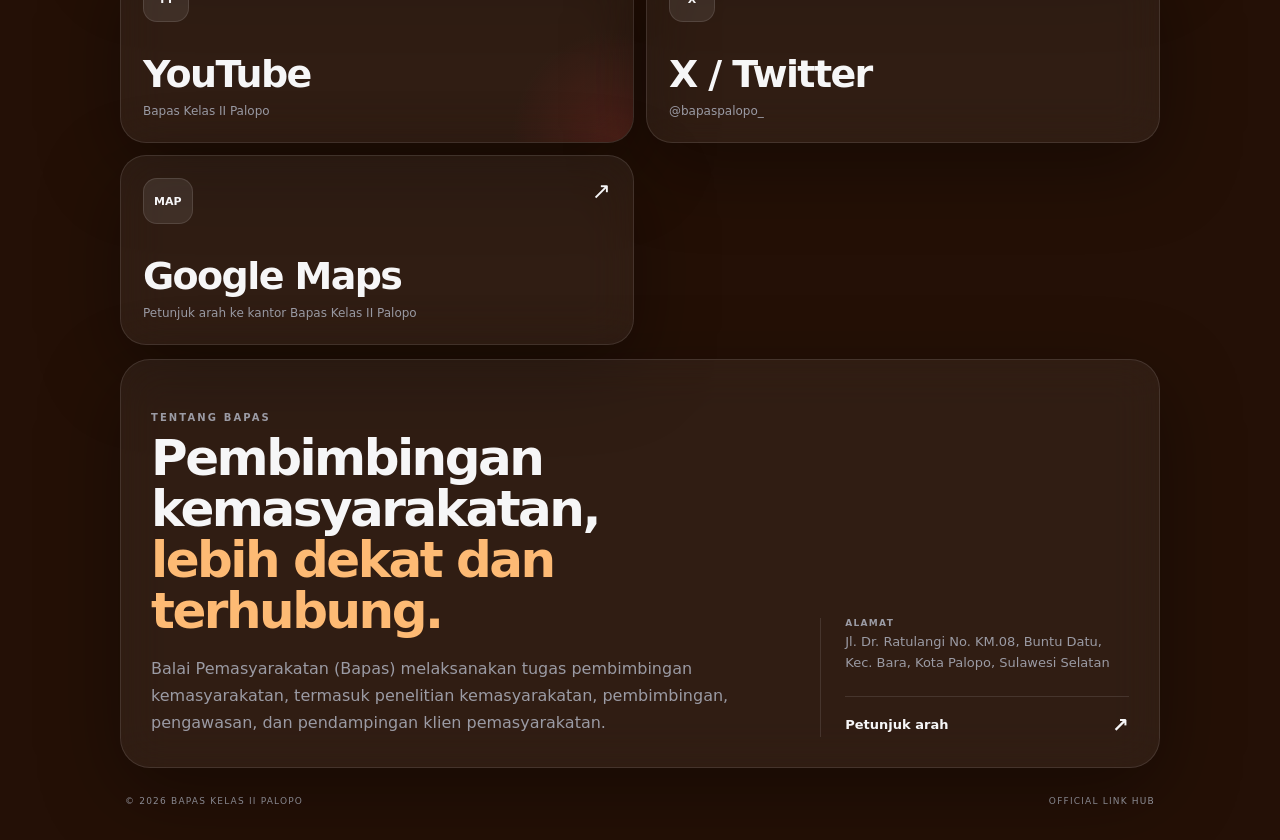
==== commit 491cea62: "Show full Balai Pemasyarakatan name" ====
--- a/index.html
+++ b/index.html
@@ -4,8 +4,8 @@
   <meta charset="UTF-8">
   <meta name="viewport" content="width=device-width,initial-scale=1,viewport-fit=cover">
   <meta name="theme-color" content="#09090b">
-  <meta name="description" content="Portal tautan resmi Bapas Kelas II Palopo">
-  <title>Bapas Kelas II Palopo — Link Hub</title>
+  <meta name="description" content="Portal tautan resmi Balai Pemasyarakatan Kelas II Palopo">
+  <title>Balai Pemasyarakatan Kelas II Palopo — Link Hub</title>
   <link rel="preconnect" href="https://fonts.googleapis.com">
   <link rel="preconnect" href="https://fonts.gstatic.com" crossorigin>
   <link href="https://fonts.googleapis.com/css2?family=Inter:wght@400;500;600;700;800&display=swap" rel="stylesheet">
@@ -33,9 +33,9 @@
     <section class="hero reveal" id="top">
       <div class="avatar-wrap"><div class="avatar" id="avatarBox"><span id="avatarText">BP</span><img id="avatarImage" alt="Logo Bapas Palopo" hidden></div><span class="verified">✓</span></div>
       <p class="eyebrow" id="tagline">PELAYANAN • INFORMASI • MEDIA</p>
-      <h1 id="name">Bapas Kelas II Palopo</h1>
+      <h1 id="name">Balai Pemasyarakatan Kelas II Palopo</h1>
       <p class="handle" id="handle">@bapaspalopo</p>
-      <p class="intro" id="bio">Akses cepat ke kanal resmi, layanan terpadu, pengaduan, dan informasi Bapas Kelas II Palopo.</p>
+      <p class="intro" id="bio">Akses cepat ke kanal resmi, layanan terpadu, pengaduan, dan informasi Balai Pemasyarakatan Kelas II Palopo.</p>
     </section>
 
     <section class="quick-contact reveal">
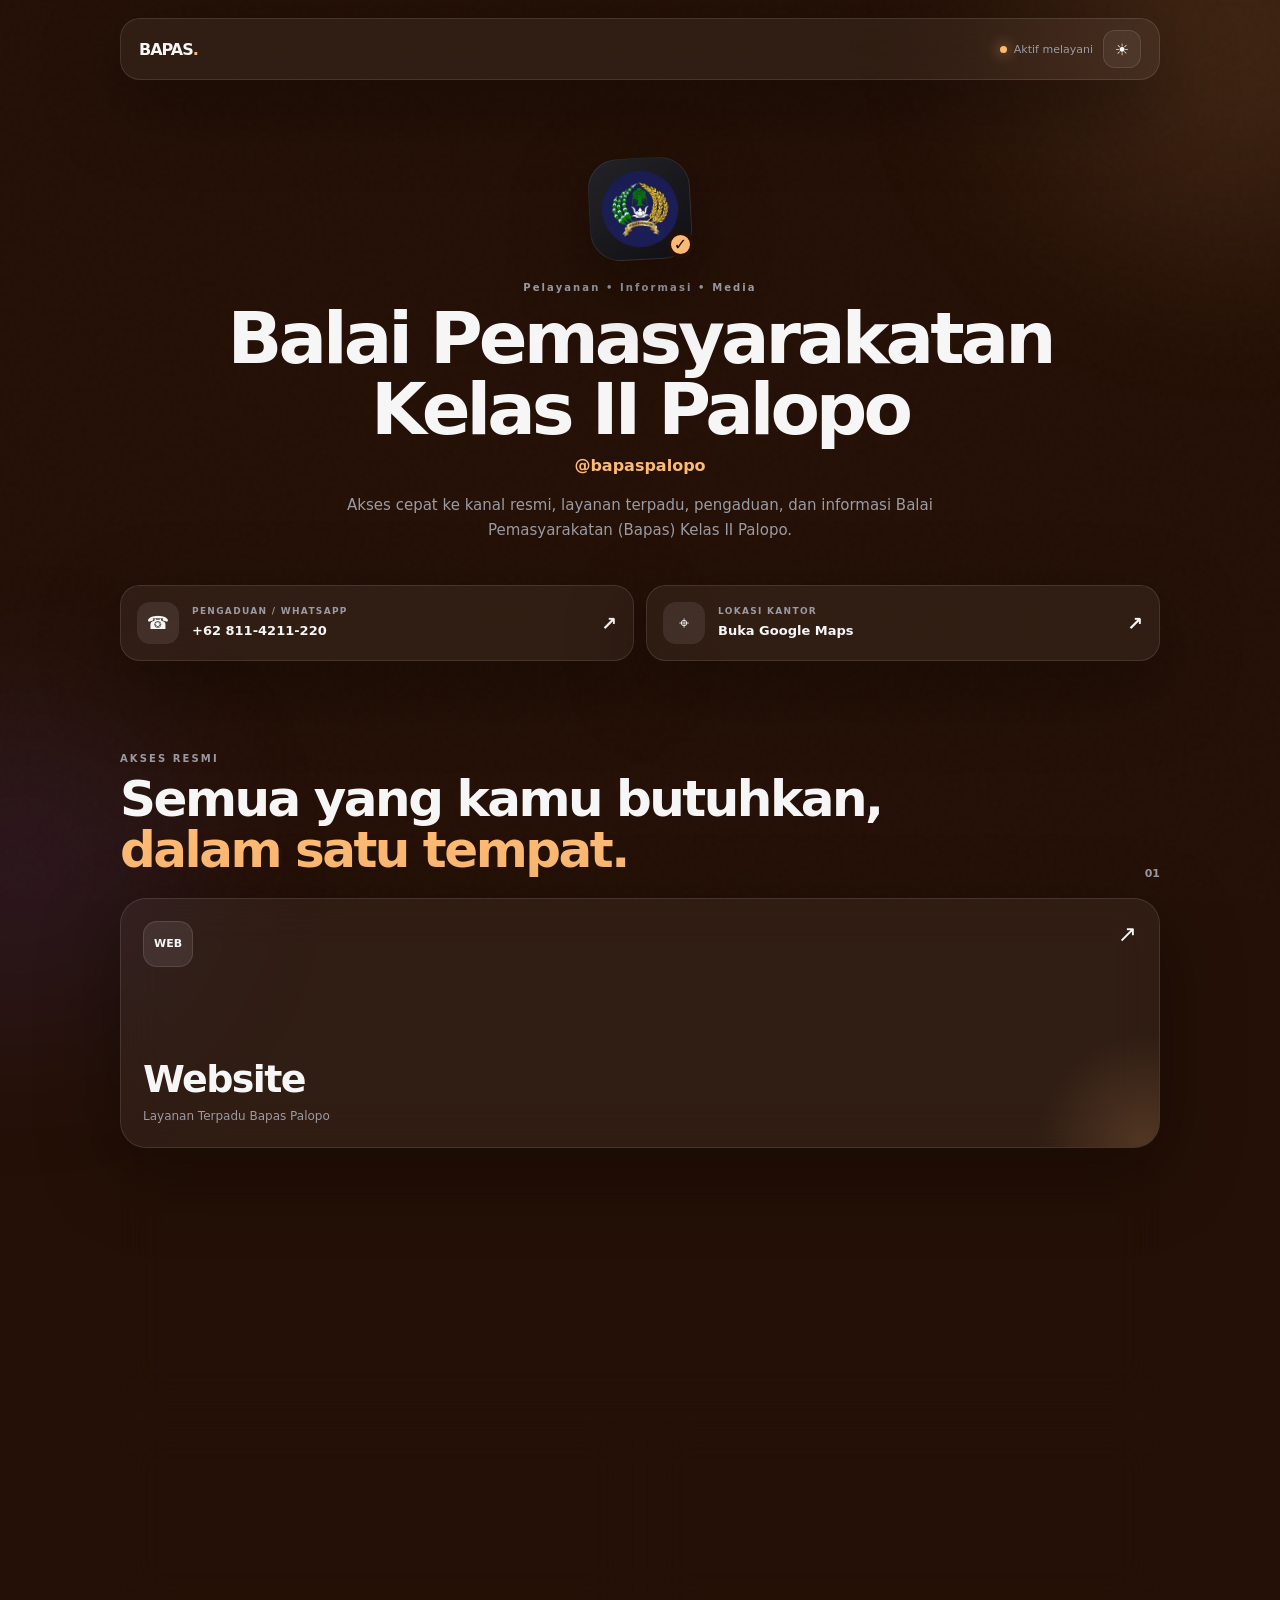
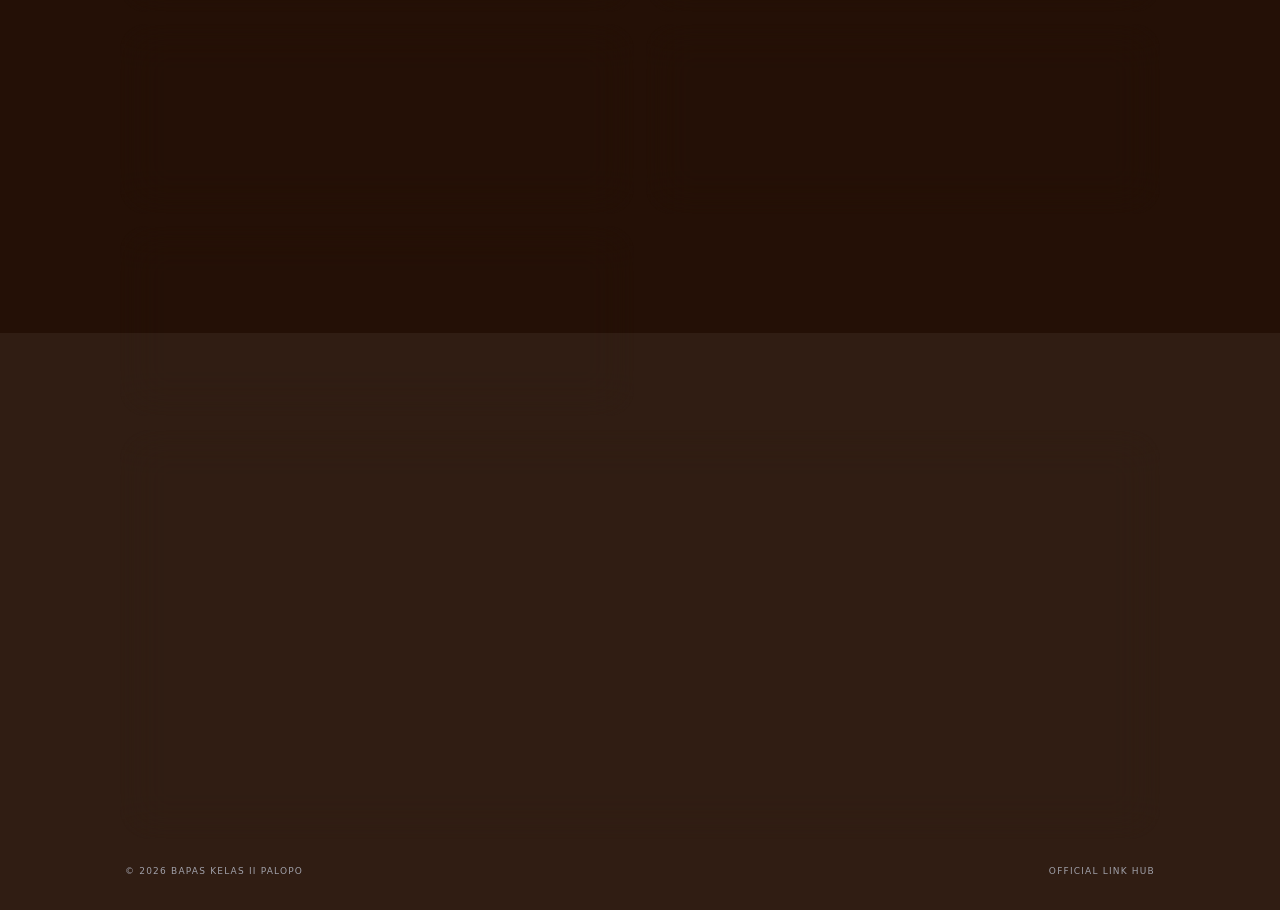
==== commit ad66c171: "Keep Bapas title and full institution bio" ====
--- a/index.html
+++ b/index.html
@@ -5,7 +5,7 @@
   <meta name="viewport" content="width=device-width,initial-scale=1,viewport-fit=cover">
   <meta name="theme-color" content="#09090b">
   <meta name="description" content="Portal tautan resmi Balai Pemasyarakatan Kelas II Palopo">
-  <title>Balai Pemasyarakatan Kelas II Palopo — Link Hub</title>
+  <title>Bapas Kelas II Palopo — Link Hub</title>
   <link rel="preconnect" href="https://fonts.googleapis.com">
   <link rel="preconnect" href="https://fonts.gstatic.com" crossorigin>
   <link href="https://fonts.googleapis.com/css2?family=Inter:wght@400;500;600;700;800&display=swap" rel="stylesheet">
@@ -33,7 +33,7 @@
     <section class="hero reveal" id="top">
       <div class="avatar-wrap"><div class="avatar" id="avatarBox"><span id="avatarText">BP</span><img id="avatarImage" alt="Logo Bapas Palopo" hidden></div><span class="verified">✓</span></div>
       <p class="eyebrow" id="tagline">PELAYANAN • INFORMASI • MEDIA</p>
-      <h1 id="name">Balai Pemasyarakatan Kelas II Palopo</h1>
+      <h1 id="name">Bapas Kelas II Palopo</h1>
       <p class="handle" id="handle">@bapaspalopo</p>
       <p class="intro" id="bio">Akses cepat ke kanal resmi, layanan terpadu, pengaduan, dan informasi Balai Pemasyarakatan Kelas II Palopo.</p>
     </section>
